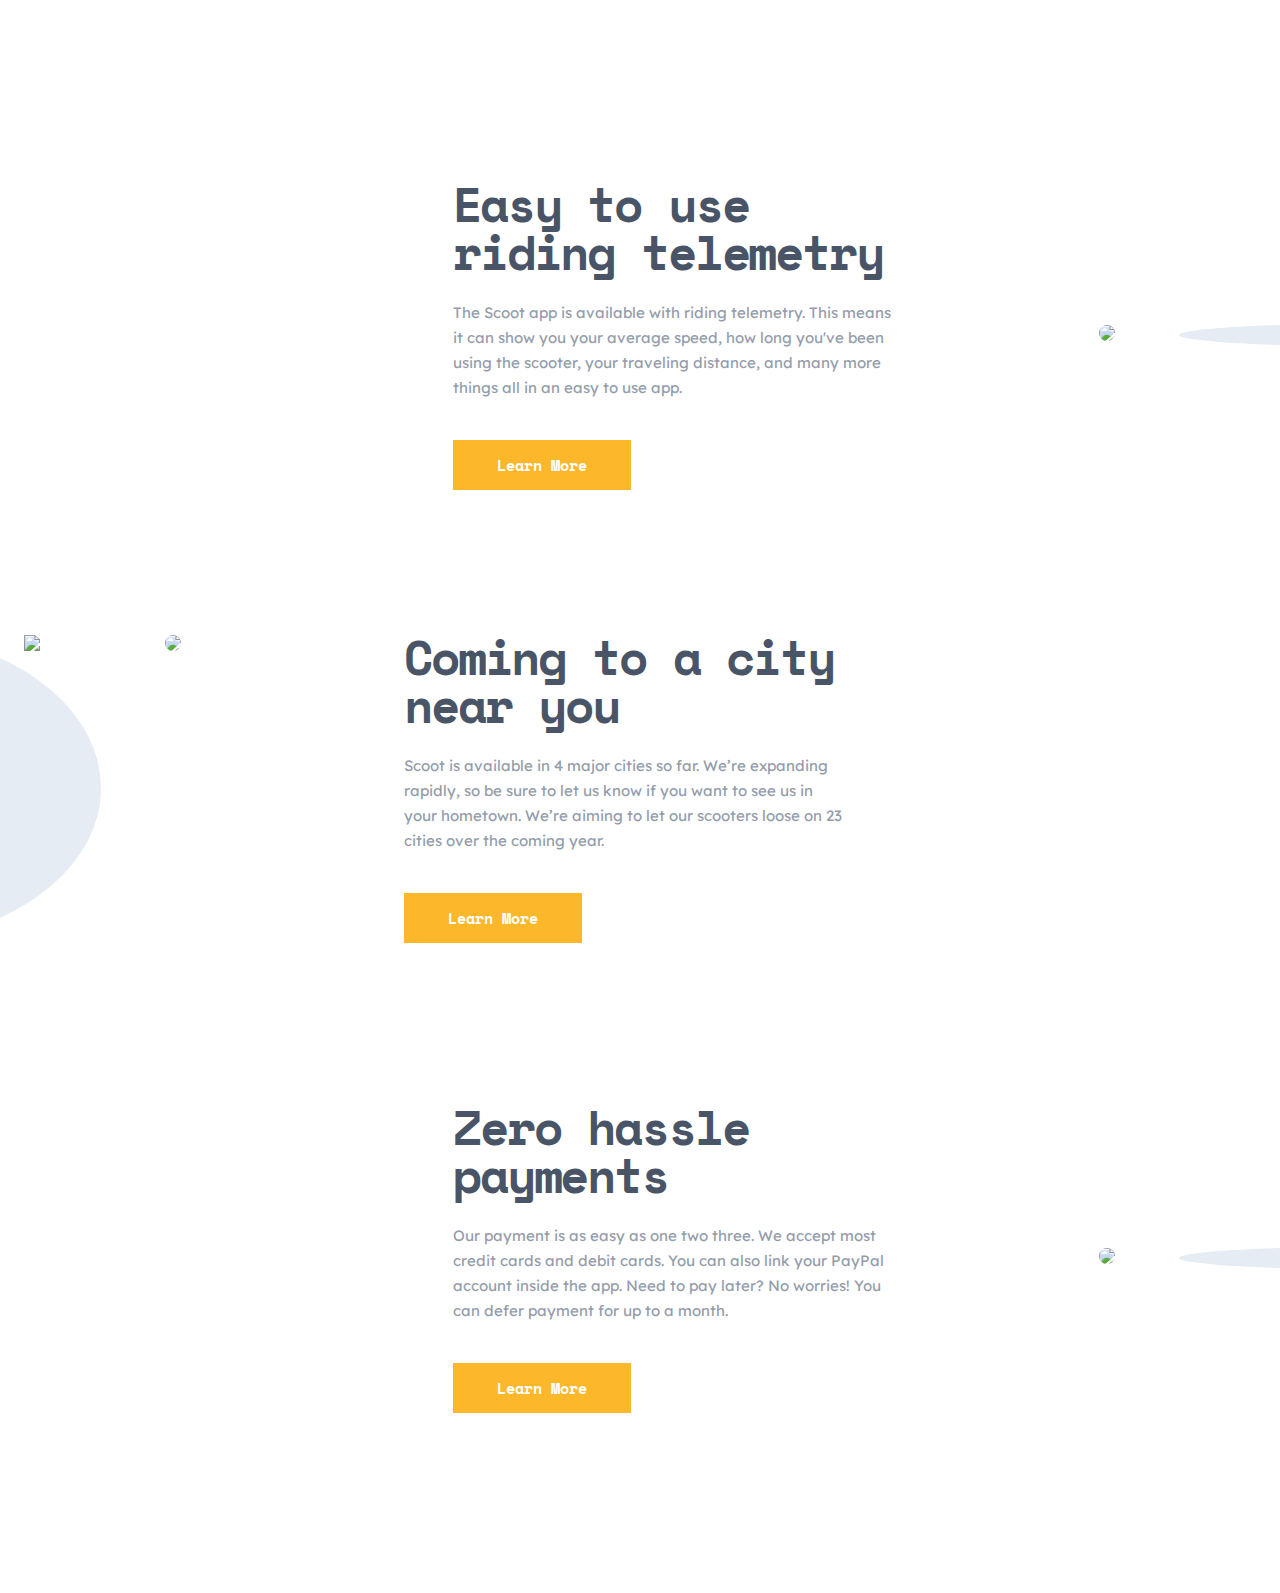
==== index.html @ 41a99fad "Add class" ====
<!DOCTYPE html>
<html lang="en">
  <head>
    <meta charset="UTF-8" />
    <meta http-equiv="X-UA-Compatible" content="IE=edge" />
    <meta name="viewport" content="width=device-width, initial-scale=1.0" />
    <link rel="stylesheet" href="./style.css" />
    <link rel="preconnect" href="https://fonts.googleapis.com" />
    <link rel="preconnect" href="https://fonts.gstatic.com" crossorigin />
    <link
      href="https://fonts.googleapis.com/css2?family=Poppins:ital,wght@0,400;0,600;0,700;0,800;1,400;1,600;1,700;1,800&family=Rubik:wght@400;500;600;700&family=Space+Mono:wght@400;700&display=swap"
      rel="stylesheet"
    />
    <link rel="preconnect" href="https://fonts.googleapis.com" />
    <link rel="preconnect" href="https://fonts.gstatic.com" crossorigin />
    <link
      href="https://fonts.googleapis.com/css2?family=Lexend+Deca:wght@400;500;600;700;800&family=Poppins:ital,wght@0,400;0,600;0,700;0,800;1,400;1,600;1,700;1,800&family=Rubik:wght@400;500;600;700&family=Space+Mono:wght@400;700&display=swap"
      rel="stylesheet"
    />

    <title>SCOOT Project</title>
  </head>
  <body>
    <!-- <div class="container"> -->
      <!-- sectiunea HERO -->

      <!---background si transbox sunt pentru filtru -->
      <!-- <div class="hero"> -->

        <!-- <div class="background"> -->
          <!-- <img src="./images/Rectangle.png"/> -->
          <!-- <div class="transbox"> -->
            <!-- <img src="./images/hero-img.png"/> -->
            <!-- <section class="hero-contents">
              <div class="left-side">
                <h1 class="main-header">Scooter sharing made simple</h1>
                
                <div class="text-line">
                  <img class="line" src="./images/linie-dr.png" />
                <p class="paragraph-text">
                  Scoot takes the hassle out of urban mobility. Our bikes are
                  placed in convenient locations in each of our cities. Use our
                  app to locate the nearest bike, unlock it with a tap, and
                  you’re away!
                </p>
              </div>
              <button class="primary-button">Get Scootin</button>
            </div>
            <div class="right-side">
              <img src="./images/linie-zig.png" />
              <img src="./images/circles.png" />
            </div>
          </div>
          </section>
        </div>
      </div> -->

      <!-- sectiunea how-it-works -->
      <!-- <section class="how-it-works">
        <div class="hiw-icons">
          <img src="./images/icon 1.png" class="step-img" />
          <img src="./images/icon 2.png" class="step-img" />
          <img src="./images/icon 3.png" class="step-img" />
        </div>
        <div class="hiw-3-cols">
          <div class="hiw-col-1">
            <h5 class="hiw-h5">Locate with app</h5>
            <p class="hiw-paragraph">
              Use the app to find the nearest scooter to you. We are
              continuously placing scooters in the areas with most demand, so
              one should never be too far away.
            </p>
          </div>
          <div class="hiw-col-2">
            <h5 class="hiw-h5">Pick your scooter</h5>
            <p class="hiw-paragraph">
              We show the most important info for the scooters closest to you.
              So you know how much charge they have left and can see roughly how
              much it will cost.
            </p>
          </div>
          <div class="hiw-col-3">
            <h5 class="hiw-h5">Enjoy the ride</h5>
            <p class="hiw-paragraph">
              Scan the QR code and the bike will unlock. Retract the cable lock,
              put on a helmet, and you’re off! Always lock bikes away from
              walkways and accessibility ramps.
            </p>
          </div>
        </div>
      </section>
    </div> -->
    
    <section>
      <div class="container-cele3sectiuni">
        <div class="section-1">
          <div class="left-column">
            <h2 class="header">Easy to use riding telemetry</h2>
            <p class="text">The Scoot app is available with riding telemetry. This means it can show you your average speed, how long you've been using the scooter, your traveling distance, and many more things all in an easy to use app.</p>
            <button class="button-cele3sectiuni">Learn More</button>
          </div>
          <div class="right-column">
            <div>
              <img class="picture" src="img/Picture.1.png"/>
            </div>
            <div class="round-picture"></div>
            <div class="arrow">
              <img class="arrow-1" src="img/Arrow.1.svg"/>
            </div>
          </div>
        </div>
        <div class="section-2"> 
          <div class="right-column reverse-right-column">
            <div class="round-picture reverse-round-picture"></div>
            <div>
              <img class="picture reverse-picture" src="img/Picture.2.png"/>
            </div>
            <div class="arrow reverce-arrow reverce-arrow">
              <img class="arrow-1 arrow-2" src="img/Arrow.2.svg"/>
            </div>
          </div>
          <div class="left-column mobile-left-column">
            <h2 class="header">Coming to a city near you</h2>
            <p class="text">Scoot is available in 4 major cities so far. We’re expanding rapidly, so be sure to let us know if you want to see us in your hometown. We’re aiming to let our scooters loose on 23 cities over the coming year.</p>
            <button class="button-cele3sectiuni">Learn More</button>
          </div>
        </div>
        <div class="section-1">
          <div class="left-column">
            <h2 class="header">Zero hassle payments</h2>
            <p class="text">Our payment is as easy as one two three. We accept most credit cards and debit cards. You can also link your PayPal account inside the app. Need to pay later? No worries! You can defer payment for up to a month.</p>
            <button class="button-cele3sectiuni">Learn More</button>
          </div>
          <div class="right-column">
            <div>
              <img class="picture" src="img/Picture.3.png"/>
            </div>
            <div class="round-picture"></div>
            <div class="arrow arrow-3">
              <img class="arrow-1" src="img/Arrow.1.svg"/>
            </div>
          </div>
        </div>
      </div>
    </section>
    <!-- Cand o s se faca pagina about o se mut sectiunea de mai jos -->
  </body>
</html>
---- style.css ----
* {
  font-family: "Space Mono", "Lexend Deca", sans-serif;
  padding: 0;
  margin: 0;
  box-sizing: border-box;
}

.transbox {
  /* background-image: url("./images/Rectangle.png"); */
  height: 650px;
  width: 1440px;
}
.hiw-icons {
  display: flex;
  justify-content: space-between;
  align-items: center;
  background-image: url(./images/border.png);
  margin-top: 178px;
  padding-left: 164px;
  width: 973px;
  height: 15px;
}
.hiw-3-cols {
  display: flex;
  flex-direction: row;
  justify-content: space-between;
  width: 1100px;
  gap: 30px;
  margin-top: 90px;
  margin-left: 160px;
}
.hiw-3-cols:nth-child(2) {
  gap: 20px;
}
.hiw-paragraph {
  font-family: "Lexend Deca";
  font-style: normal;
  font-weight: 400;
  font-size: 15px;
  line-height: 25px;
}
.hiw-h5 {
  font-family: "Space Mono";
  font-style: normal;
  font-weight: 700;
  font-size: 24px;
  line-height: 28px;
  letter-spacing: -1.07143px;
  color: #495567;
  margin-bottom: 30px;
}

 /* body > section {
  max-width: 1440px;
} */

.hero-contents {
  display: flex;
  flex-direction: row;
}
.primary-button {
  color: #fcb72b;
  background-color: transparent;
  border: 3px solid #fcb72b;
  padding: 14px 20px;
  cursor: pointer;
  width: 180px;
  font-size: 15px;
  line-height: 25px;
  font-weight: 700;
  text-align: center;
  margin-top: 20px;
}

.main-header {
  color: #fff;
  font-size: 3.5rem;
  font-style: Space Mono;
  font-weight: 700;
  line-height: 56px;
  letter-spacing: -2.5px;
  margin-left: 165px;
  margin-top: 120px;
  margin-bottom: 40px;
}
.paragraph-text {
  color: #fff;
  line-height: 25px;
  font-weight: 400;
  font-family: "Lexend Deca";
  font-style: normal;
  font-weight: 400;
}
.left-side {
  display: flex;
  flex-direction: column;
  width: 100%;
  align-items: center;
}
.text-line {
  display: flex;
  align-items: center;
  gap: 50px;
  margin-bottom: 20px;
}
.right-side {
  display: flex;
  align-items: flex-end;
  gap: 100px;
}
.background {
  background-image: url("./images/hero-img.png");
  background-position: center;
  background-size: cover;
  filter: drop-shadow(0px 4px 4px rgba(0, 0, 0, 0.25));
  position: relative;
}

.background:before {
  content: "";
  position: absolute;
  inset: 0;
  background-color: rgba(47, 59, 89, 0.75);
  z-index: -1;
}
/* Cele 3 sectiuni */
.header { 
  font-family: 'Space Mono', sans-serif;
  margin-bottom: 0;
  font-weight: 700;
  font-size: 48px;
  letter-spacing: -2.14286px;
  line-height: 48px;
  color: #495567;
}

.text {
  font-family: 'Lexend Deca', sans-serif;
  width: 445px;
  font-weight: 400;
  font-size: 15px;
  line-height: 25px;
  margin-top: 24px;
  margin-bottom: 40px;
  color: #939CAA;
}

.button-cele3sectiuni {
  font-family: 'Space Mono', sans-serif;
  font-size: 15px;
  font-weight: 700;
  text-align: center;
  color: #FFFFFF;
  border: none;
  background-color: #FCB72B;
  padding: 14px 44px;
  cursor: pointer;
}

.button-cele3sectiuni:hover {
  background-color: #FFFFFF;
  color: #FCB72B;
  border: 3px solid #FCB72B;
  padding: 11px 41px;
}

.container-cele3sectiuni {
  margin-top: 180px;
  margin-bottom: 180px;
  overflow: hidden;
}

.section-1 {
  display: flex;
  flex-direction: row;
  align-items: center;
  justify-content: end;
}

.left-column {
  max-width: 445px;
  margin-right: 76px;
}

.right-column  {
  display: flex;
  flex-direction: row;
  position: relative;
  margin-right: -344px;
}

.reverse-right-column {
  margin-right: 0;
  margin-left: -344px;
}

.picture {
  width: 445px;
  margin: 0 64px 0 125px;
  border-radius: 50%;
}

.reverse-picture {
  margin: 0 223px 0 64px;
}

.round-picture {
  background-color: #E5ECF4;
  border-radius: 50%;
  width: 445px;
}

.arrow {
  position: absolute;  
  bottom: 0;
  right: 327px;
}

.reverce-arrow {
  top: 0;
}

.arrow-1 {
  width: 735px;
}

.arrow-2 {
  padding-right: 37px;
}

.arrow-3 {
  top: 78px;
  left: 375px;
}

.section-2 { 
  display: flex;
  flex-direction: row;
  margin-top: 143px;
  margin-bottom: 160px;
}


@media screen and (max-width: 768px ) {
  /* Media Queries for tablet */
  .hero {
    width: 100vw;
  }
  .line {
    display: none;
  }
  .hero-contents {
    display: flex;
    flex-direction: column;
    align-items: center;
    justify-content: center;
  }
  .left-side {
    margin: 0 98px;
  }
/* Cele 3 sectiuni */
  .header {
    margin: 0 58px;
  }
  .text {
    margin: 40px 0;
    width: auto;
  }
  .section-1 {
    flex-direction: column-reverse;
  }

  .section-2 {
    margin-top: 128px;
    margin-bottom: 120px;
    flex-direction: column;
  }

  .left-column {
    max-width: 573px;
    margin-top: 64px;
    margin-right: 0;
    text-align: center;
  }

  .mobile-left-column {
    margin: 64px 98px 0;
  }

  .reverse-right-column {
    margin-right: auto;
  }

  .arrow-2 {
    padding-top: 17px;
    padding-right: 161px;
  }

  .arrow-3 {
    top: 73px;
    left: 375px;
  }
}
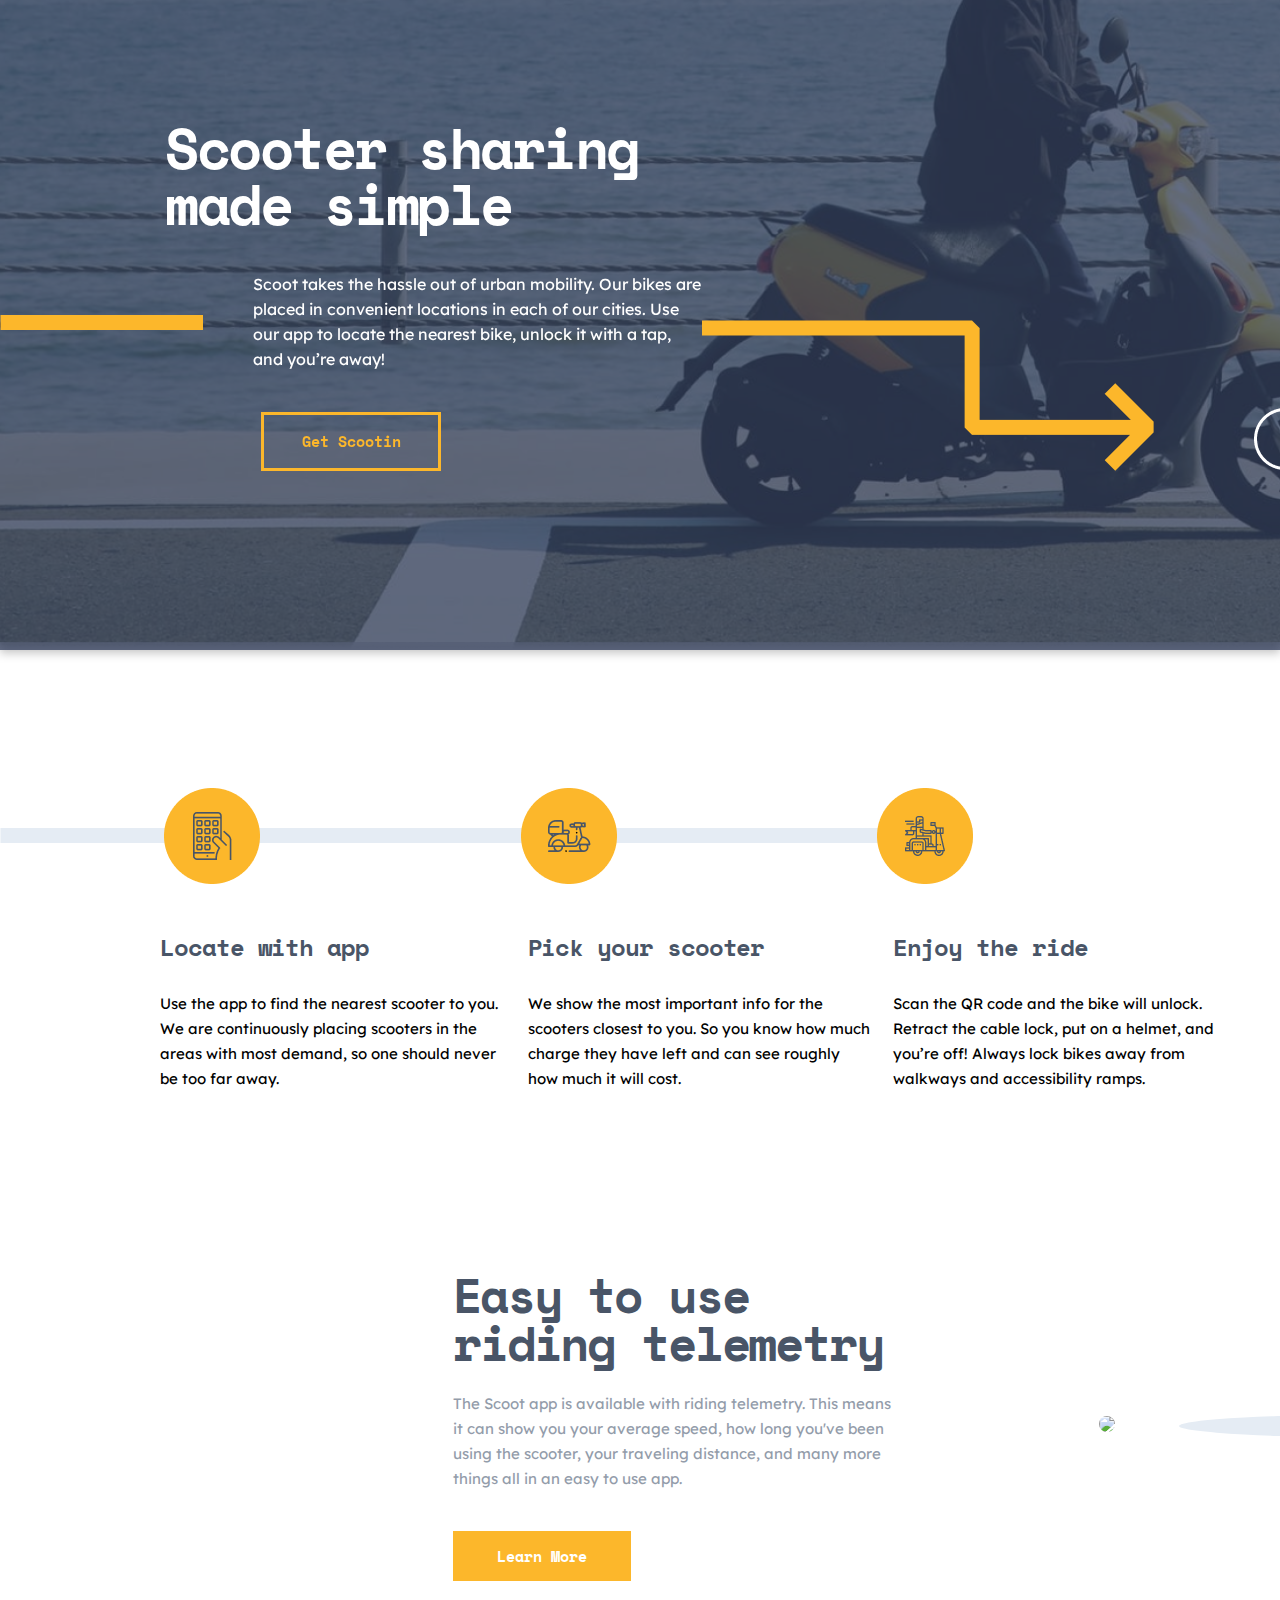
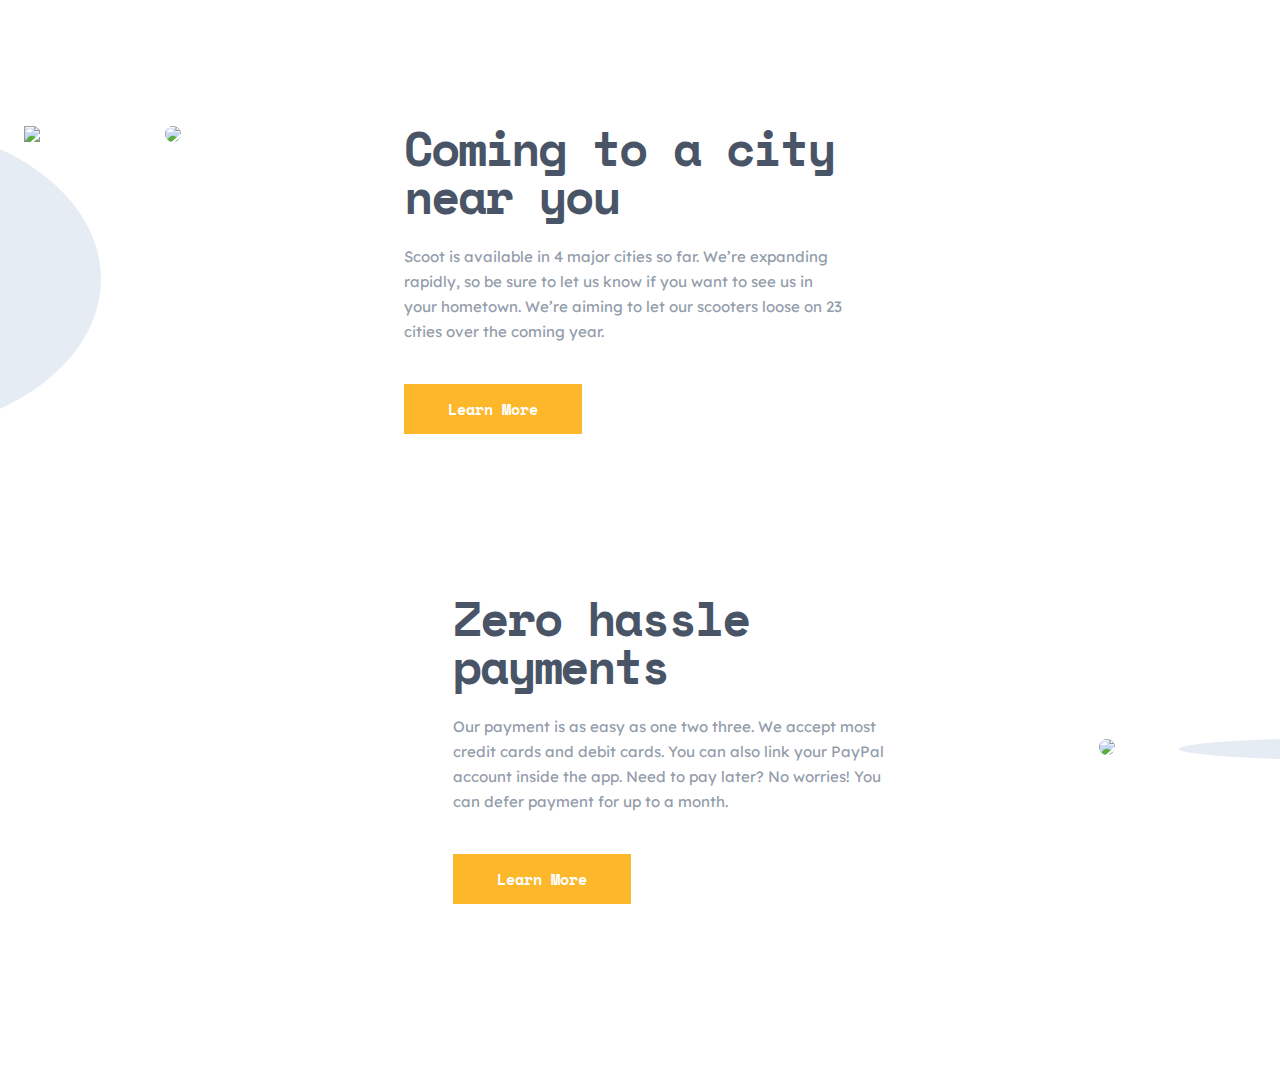
==== commit e55984c0: "fix typo" ====
--- a/index.html
+++ b/index.html
@@ -21,17 +21,17 @@
     <title>SCOOT Project</title>
   </head>
   <body>
-    <!-- <div class="container"> -->
+    <div class="container">
       <!-- sectiunea HERO -->
 
       <!---background si transbox sunt pentru filtru -->
-      <!-- <div class="hero"> -->
+      <div class="hero">
 
-        <!-- <div class="background"> -->
+        <div class="background">
           <!-- <img src="./images/Rectangle.png"/> -->
-          <!-- <div class="transbox"> -->
+          <div class="transbox">
             <!-- <img src="./images/hero-img.png"/> -->
-            <!-- <section class="hero-contents">
+            <section class="hero-contents">
               <div class="left-side">
                 <h1 class="main-header">Scooter sharing made simple</h1>
                 
@@ -53,10 +53,10 @@
           </div>
           </section>
         </div>
-      </div> -->
+      </div>
 
       <!-- sectiunea how-it-works -->
-      <!-- <section class="how-it-works">
+      <section class="how-it-works">
         <div class="hiw-icons">
           <img src="./images/icon 1.png" class="step-img" />
           <img src="./images/icon 2.png" class="step-img" />
@@ -89,8 +89,7 @@
           </div>
         </div>
       </section>
-    </div> -->
-    
+    </div>
     <section>
       <div class="container-cele3sectiuni">
         <div class="section-1">
@@ -143,6 +142,5 @@
         </div>
       </div>
     </section>
-    <!-- Cand o s se faca pagina about o se mut sectiunea de mai jos -->
   </body>
 </html>
--- a/style.css
+++ b/style.css
@@ -135,109 +135,109 @@
 }
 
 .text {
-  font-family: 'Lexend Deca', sans-serif;
-  width: 445px;
-  font-weight: 400;
-  font-size: 15px;
-  line-height: 25px;
-  margin-top: 24px;
-  margin-bottom: 40px;
-  color: #939CAA;
+    font-family: 'Lexend Deca', sans-serif;
+    width: 445px;
+    font-weight: 400;
+    font-size: 15px;
+    line-height: 25px;
+    margin-top: 24px;
+    margin-bottom: 40px;
+    color: #939CAA;
 }
 
 .button-cele3sectiuni {
-  font-family: 'Space Mono', sans-serif;
-  font-size: 15px;
-  font-weight: 700;
-  text-align: center;
-  color: #FFFFFF;
-  border: none;
-  background-color: #FCB72B;
-  padding: 14px 44px;
-  cursor: pointer;
+    font-family: 'Space Mono', sans-serif;
+    font-size: 15px;
+    font-weight: 700;
+    text-align: center;
+    color: #FFFFFF;
+    border: none;
+    background-color: #FCB72B;
+    padding: 14px 44px;
+    cursor: pointer;
 }
 
 .button-cele3sectiuni:hover {
-  background-color: #FFFFFF;
-  color: #FCB72B;
-  border: 3px solid #FCB72B;
-  padding: 11px 41px;
+    background-color: #FFFFFF;
+    color: #FCB72B;
+    border: 3px solid #FCB72B;
+    padding: 11px 41px;
 }
 
 .container-cele3sectiuni {
-  margin-top: 180px;
-  margin-bottom: 180px;
-  overflow: hidden;
+    margin-top: 180px;
+    margin-bottom: 180px;
+    overflow: hidden;
 }
 
 .section-1 {
-  display: flex;
-  flex-direction: row;
-  align-items: center;
-  justify-content: end;
+    display: flex;
+    flex-direction: row;
+    align-items: center;
+    justify-content: end;
 }
 
 .left-column {
-  max-width: 445px;
-  margin-right: 76px;
+    max-width: 445px;
+    margin-right: 76px;
 }
 
 .right-column  {
-  display: flex;
-  flex-direction: row;
-  position: relative;
-  margin-right: -344px;
+    display: flex;
+    flex-direction: row;
+    position: relative;
+    margin-right: -344px;
 }
 
 .reverse-right-column {
-  margin-right: 0;
-  margin-left: -344px;
+    margin-right: 0;
+    margin-left: -344px;
 }
 
 .picture {
-  width: 445px;
-  margin: 0 64px 0 125px;
-  border-radius: 50%;
+    width: 445px;
+    margin: 0 64px 0 125px;
+    border-radius: 50%;
 }
 
 .reverse-picture {
-  margin: 0 223px 0 64px;
+    margin: 0 223px 0 64px;
 }
 
 .round-picture {
-  background-color: #E5ECF4;
-  border-radius: 50%;
-  width: 445px;
+    background-color: #E5ECF4;
+    border-radius: 50%;
+    width: 445px;
 }
 
 .arrow {
-  position: absolute;  
-  bottom: 0;
-  right: 327px;
+    position: absolute;  
+    bottom: 0;
+    right: 327px;
 }
 
 .reverce-arrow {
-  top: 0;
+    top: 0;
 }
 
 .arrow-1 {
-  width: 735px;
+    width: 735px;
 }
 
 .arrow-2 {
-  padding-right: 37px;
+    padding-right: 37px;
 }
 
 .arrow-3 {
-  top: 78px;
-  left: 375px;
+top: 78px;
+left: 375px;
 }
 
 .section-2 { 
-  display: flex;
-  flex-direction: row;
-  margin-top: 143px;
-  margin-bottom: 160px;
+    display: flex;
+    flex-direction: row;
+    margin-top: 143px;
+    margin-bottom: 160px;
 }
 
 
@@ -259,49 +259,49 @@
     margin: 0 98px;
   }
 /* Cele 3 sectiuni */
-  .header {
-    margin: 0 58px;
-  }
-  .text {
-    margin: 40px 0;
-    width: auto;
-  }
-  .section-1 {
-    flex-direction: column-reverse;
-  }
-
-  .section-2 {
-    margin-top: 128px;
-    margin-bottom: 120px;
-    flex-direction: column;
-  }
-
-  .left-column {
-    max-width: 573px;
-    margin-top: 64px;
-    margin-right: 0;
-    text-align: center;
-  }
-
-  .mobile-left-column {
-    margin: 64px 98px 0;
-  }
-
-  .reverse-right-column {
-    margin-right: auto;
-  }
-
-  .arrow-2 {
-    padding-top: 17px;
-    padding-right: 161px;
-  }
-
-  .arrow-3 {
-    top: 73px;
-    left: 375px;
-  }
-}
-
-
-
-
+    h2 {
+        margin: 0 58px;
+    }
+    p{
+        margin: 40px 0;
+        width: auto;
+    }
+    .section-1 {
+        flex-direction: column-reverse;
+    }
+
+    .section-2 {
+        margin-top: 128px;
+        margin-bottom: 120px;
+        flex-direction: column;
+    }
+
+    .left-column {
+        max-width: 573px;
+        margin-top: 64px;
+        margin-right: 0;
+        text-align: center;
+    }
+
+    .mobile-left-column {
+        margin: 64px 98px 0;
+    }
+
+    .reverse-right-column {
+        margin-right: auto;
+    }
+
+    .arrow-2 {
+        padding-top: 17px;
+        padding-right: 161px;
+    }
+
+    .arrow-3 {
+        top: 73px;
+        left: 375px;
+    }
+}
+
+
+
+
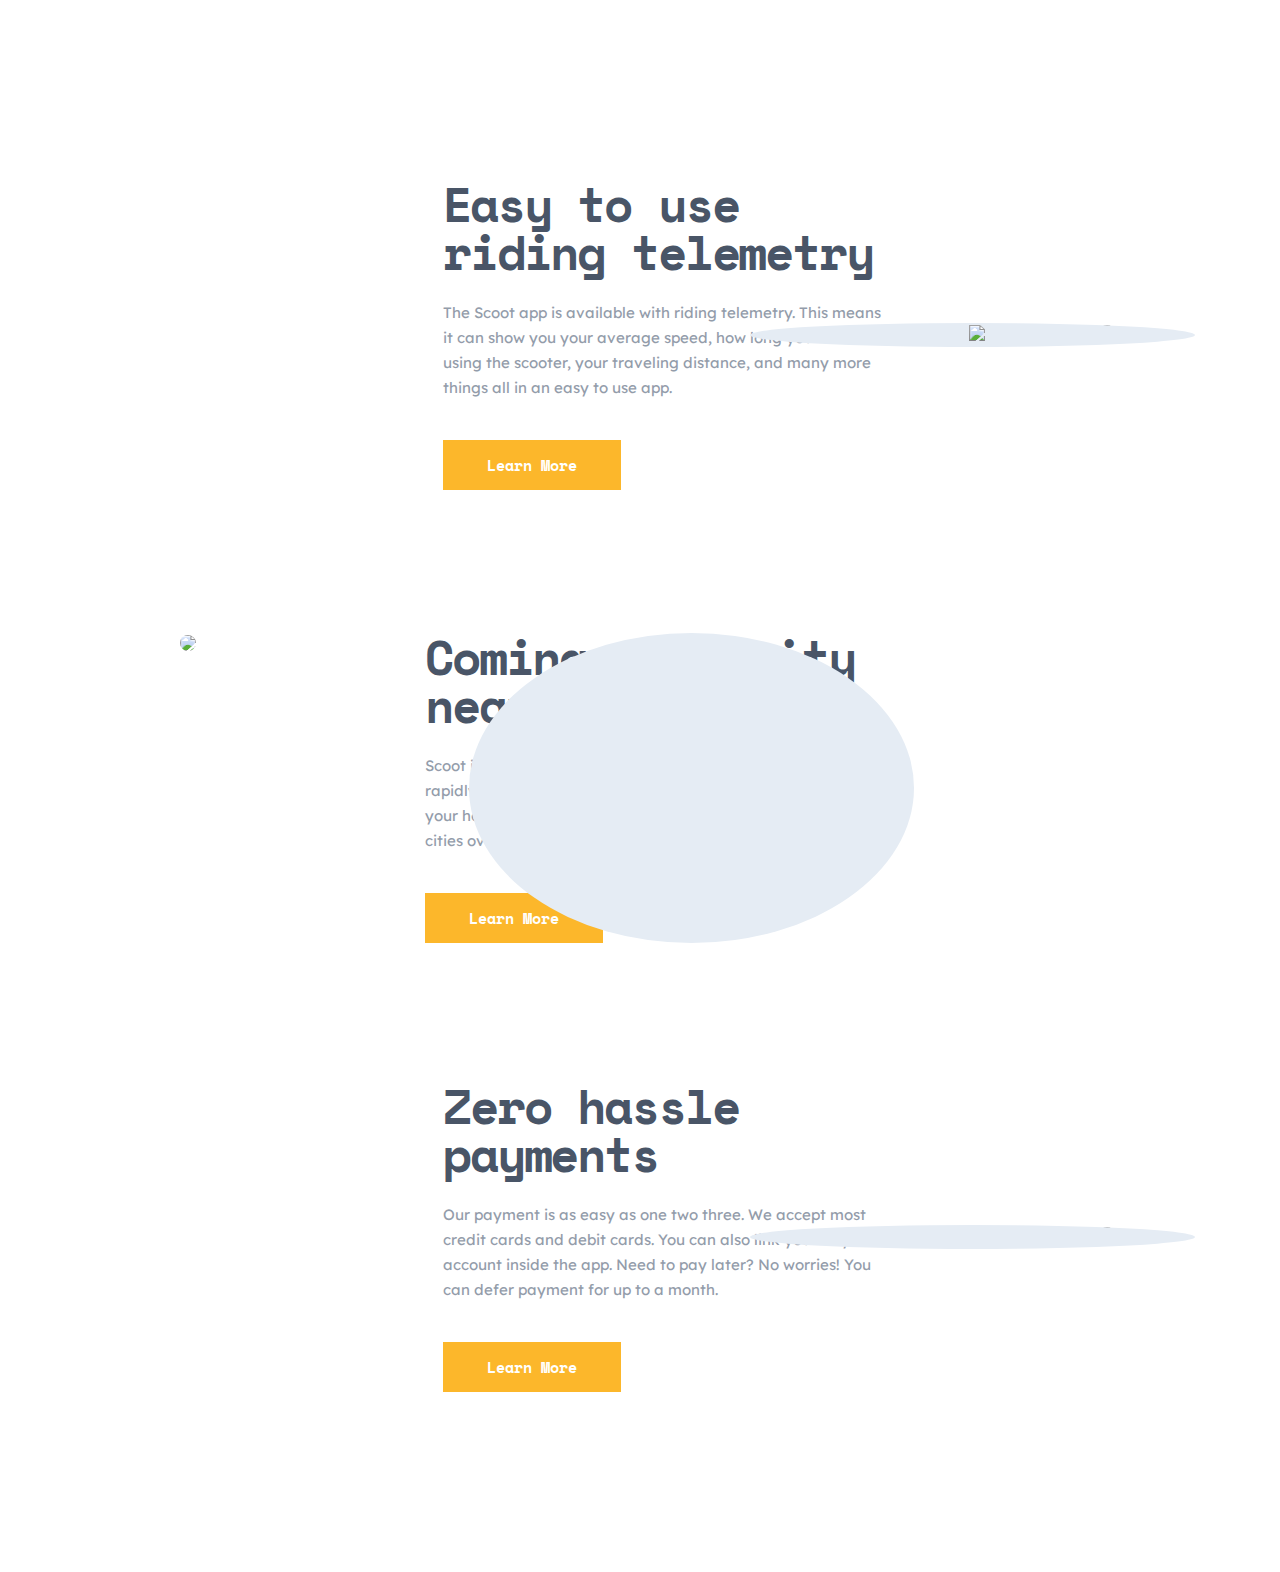
==== commit 1fa59268: "fix cele-3-sectiuni varianta desktop si tableta" ====
--- a/index.html
+++ b/index.html
@@ -21,17 +21,17 @@
     <title>SCOOT Project</title>
   </head>
   <body>
-    <div class="container">
+    <!-- <div class="container"> -->
       <!-- sectiunea HERO -->
 
       <!---background si transbox sunt pentru filtru -->
-      <div class="hero">
+      <!-- <div class="hero"> -->
 
-        <div class="background">
+        <!-- <div class="background"> -->
           <!-- <img src="./images/Rectangle.png"/> -->
-          <div class="transbox">
+          <!-- <div class="transbox"> -->
             <!-- <img src="./images/hero-img.png"/> -->
-            <section class="hero-contents">
+            <!-- <section class="hero-contents">
               <div class="left-side">
                 <h1 class="main-header">Scooter sharing made simple</h1>
                 
@@ -53,10 +53,10 @@
           </div>
           </section>
         </div>
-      </div>
+      </div> -->
 
       <!-- sectiunea how-it-works -->
-      <section class="how-it-works">
+      <!-- <section class="how-it-works">
         <div class="hiw-icons">
           <img src="./images/icon 1.png" class="step-img" />
           <img src="./images/icon 2.png" class="step-img" />
@@ -89,7 +89,8 @@
           </div>
         </div>
       </section>
-    </div>
+    </div> -->
+    
     <section>
       <div class="container-cele3sectiuni">
         <div class="section-1">
@@ -99,22 +100,22 @@
             <button class="button-cele3sectiuni">Learn More</button>
           </div>
           <div class="right-column">
-            <div>
+            <div class="image-wrapper">
               <img class="picture" src="img/Picture.1.png"/>
-            </div>
-            <div class="round-picture"></div>
-            <div class="arrow">
-              <img class="arrow-1" src="img/Arrow.1.svg"/>
+              <div class="round-picture"></div>
+              <div class="arrow">
+                <img class="arrow-1" src="img/Arrow.1.svg"/>
+              </div>
             </div>
           </div>
         </div>
         <div class="section-2"> 
           <div class="right-column reverse-right-column">
             <div class="round-picture reverse-round-picture"></div>
-            <div>
+            <div class="reverse-image-wrapper">
               <img class="picture reverse-picture" src="img/Picture.2.png"/>
             </div>
-            <div class="arrow reverce-arrow reverce-arrow">
+            <div class="arrow reverce-arrow">
               <img class="arrow-1 arrow-2" src="img/Arrow.2.svg"/>
             </div>
           </div>
@@ -131,16 +132,17 @@
             <button class="button-cele3sectiuni">Learn More</button>
           </div>
           <div class="right-column">
-            <div>
+            <div class="image-wrapper">
               <img class="picture" src="img/Picture.3.png"/>
-            </div>
-            <div class="round-picture"></div>
-            <div class="arrow arrow-3">
-              <img class="arrow-1" src="img/Arrow.1.svg"/>
+              <div class="round-picture"></div>
+              <div class="arrow arrow-3">
+                <img class="arrow-1" src="img/Arrow.1.svg"/>
+              </div>
             </div>
           </div>
         </div>
       </div>
     </section>
+    <!-- Cand o s se faca pagina about o se mut sectiunea de mai jos -->
   </body>
 </html>
--- a/style.css
+++ b/style.css
@@ -135,109 +135,119 @@
 }
 
 .text {
-    font-family: 'Lexend Deca', sans-serif;
-    width: 445px;
-    font-weight: 400;
-    font-size: 15px;
-    line-height: 25px;
-    margin-top: 24px;
-    margin-bottom: 40px;
-    color: #939CAA;
+  font-family: 'Lexend Deca', sans-serif;
+  width: 445px;
+  font-weight: 400;
+  font-size: 15px;
+  line-height: 25px;
+  margin-top: 24px;
+  margin-bottom: 40px;
+  color: #939CAA;
 }
 
 .button-cele3sectiuni {
-    font-family: 'Space Mono', sans-serif;
-    font-size: 15px;
-    font-weight: 700;
-    text-align: center;
-    color: #FFFFFF;
-    border: none;
-    background-color: #FCB72B;
-    padding: 14px 44px;
-    cursor: pointer;
+  font-family: 'Space Mono', sans-serif;
+  font-size: 15px;
+  font-weight: 700;
+  text-align: center;
+  color: #FFFFFF;
+  border: none;
+  background-color: #FCB72B;
+  padding: 14px 44px;
+  cursor: pointer;
 }
 
 .button-cele3sectiuni:hover {
-    background-color: #FFFFFF;
-    color: #FCB72B;
-    border: 3px solid #FCB72B;
-    padding: 11px 41px;
+  background-color: #FFFFFF;
+  color: #FCB72B;
+  border: 3px solid #FCB72B;
+  padding: 11px 41px;
 }
 
 .container-cele3sectiuni {
-    margin-top: 180px;
-    margin-bottom: 180px;
-    overflow: hidden;
+  margin-top: 180px;
+  margin-bottom: 180px;
+  overflow: hidden;
 }
 
 .section-1 {
-    display: flex;
-    flex-direction: row;
-    align-items: center;
-    justify-content: end;
+  display: flex;
+  flex-direction: row;
+  align-items: center;
+  justify-content: end;
 }
 
 .left-column {
-    max-width: 445px;
-    margin-right: 76px;
+  max-width: 445px;
+  margin-right: 76px;
 }
 
 .right-column  {
-    display: flex;
-    flex-direction: row;
-    position: relative;
-    margin-right: -344px;
+  display: flex;
+  flex-direction: row;
+  position: relative;
+  padding: 0 165px 0 135px;
+}
+
+.image-wrapper {
+  position: relative;
 }
 
 .reverse-right-column {
-    margin-right: 0;
-    margin-left: -344px;
+  padding: 0 229px 0 180px;
 }
 
 .picture {
-    width: 445px;
-    margin: 0 64px 0 125px;
-    border-radius: 50%;
-}
-
-.reverse-picture {
-    margin: 0 223px 0 64px;
+  width: 445px;
+  border-radius: 50%;
 }
 
 .round-picture {
-    background-color: #E5ECF4;
-    border-radius: 50%;
-    width: 445px;
+  position: absolute;
+  height: 100%;
+  top: 0;
+  right: calc(-100% - 64px);
+  background-color: #E5ECF4;
+  border-radius: 50%;
+  width: 445px;
+}
+
+.reverce-round-picture {
+  left: -344px ;
 }
 
 .arrow {
-    position: absolute;  
-    bottom: 0;
-    right: 327px;
+  position: absolute;  
+  bottom: 0;
+  left: -130px;
+  max-width: 740px;
+  width: calc(100% + 130px +165px);
 }
 
 .reverce-arrow {
-    top: 0;
-}
-
-.arrow-1 {
-    width: 735px;
-}
-
-.arrow-2 {
-    padding-right: 37px;
-}
+  top: 0;
+  right: 480px;
+  left: auto;
+}
+
+/* .arrow-1 {
+  width: 100%;
+} */
+
+/* .arrow-2 {
+  width: 100%;
+} */
 
 .arrow-3 {
-top: 78px;
-left: 375px;
+  top: 78px;
+  left: 250px;
 }
 
 .section-2 { 
-    display: flex;
-    flex-direction: row;
-    margin-top: 143px;
-    margin-bottom: 160px;
+  display: flex;
+  flex-direction: row;
+  margin-top: 143px;
+  margin-bottom: 139px;
 }
 
 
@@ -259,49 +269,52 @@
     margin: 0 98px;
   }
 /* Cele 3 sectiuni */
-    h2 {
-        margin: 0 58px;
-    }
-    p{
-        margin: 40px 0;
-        width: auto;
-    }
-    .section-1 {
-        flex-direction: column-reverse;
-    }
-
-    .section-2 {
-        margin-top: 128px;
-        margin-bottom: 120px;
-        flex-direction: column;
-    }
-
-    .left-column {
-        max-width: 573px;
-        margin-top: 64px;
-        margin-right: 0;
-        text-align: center;
-    }
-
-    .mobile-left-column {
-        margin: 64px 98px 0;
-    }
-
-    .reverse-right-column {
-        margin-right: auto;
-    }
-
-    .arrow-2 {
-        padding-top: 17px;
-        padding-right: 161px;
-    }
-
-    .arrow-3 {
-        top: 73px;
-        left: 375px;
-    }
-}
-
-
-
-
+  .header {
+    margin: 0 58px;
+  }
+  .text {
+    margin: 40px 0;
+    width: auto;
+  }
+  .section-1 {
+    flex-direction: column-reverse;
+  }
+
+  .section-2 {
+    margin-top: 128px;
+    margin-bottom: 120px;
+    flex-direction: column;
+  }
+
+  .right-column {
+    padding: 0;
+    justify-content: center;
+  }
+
+  .left-column {
+    max-width: 573px;
+    margin-top: 64px;
+    margin-right: 0;
+    text-align: center;
+  }
+
+  .mobile-left-column {
+    margin: 64px 98px 0;
+  }
+
+  /* .reverse-right-column {
+    margin-right: auto;
+  } */
+
+  .reverce-arrow {
+    right: 420px;
+  }
+
+  .arrow-3 {
+    top: 73px;
+  }
+}
+
+
+
+
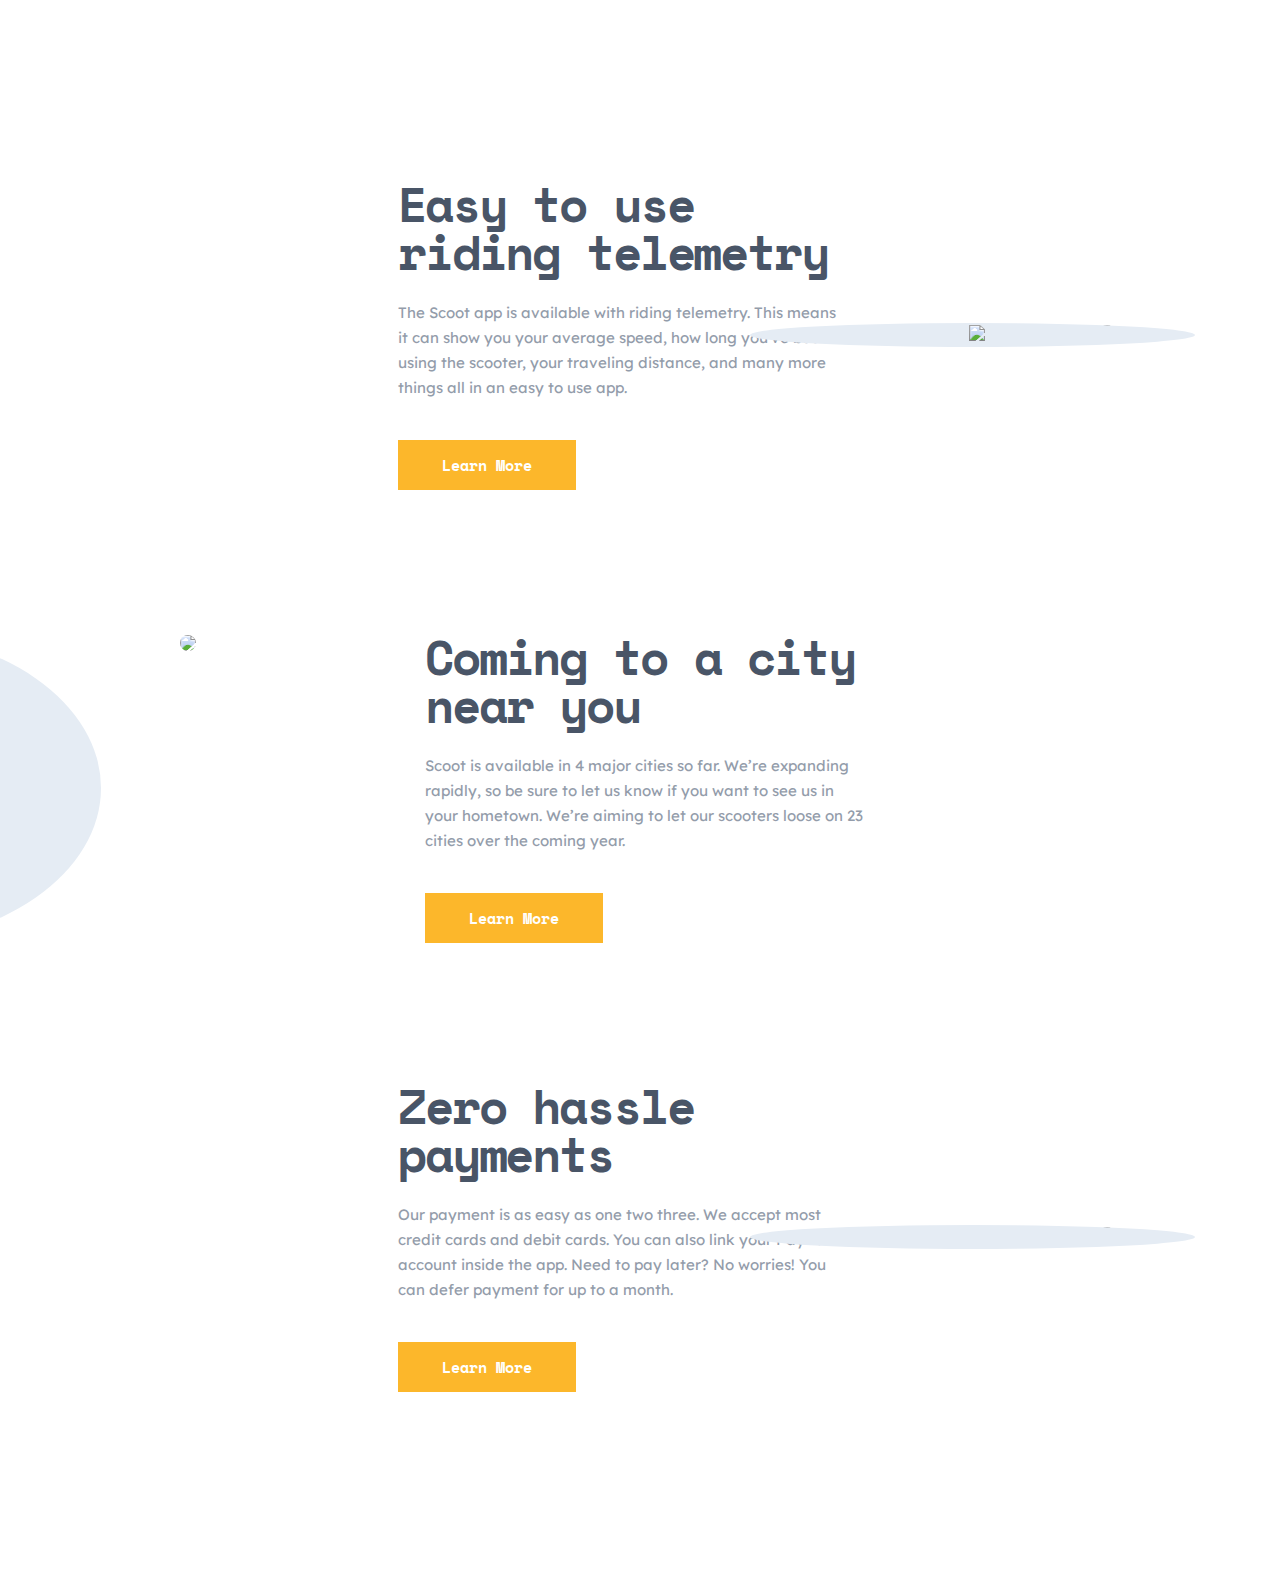
==== commit 28f552a3: "fix versiune desktop si tableta" ====
--- a/index.html
+++ b/index.html
@@ -115,7 +115,7 @@
             <div class="reverse-image-wrapper">
               <img class="picture reverse-picture" src="img/Picture.2.png"/>
             </div>
-            <div class="arrow reverce-arrow">
+            <div class="arrow reverse-arrow">
               <img class="arrow-1 arrow-2" src="img/Arrow.2.svg"/>
             </div>
           </div>
@@ -135,9 +135,9 @@
             <div class="image-wrapper">
               <img class="picture" src="img/Picture.3.png"/>
               <div class="round-picture"></div>
-              <div class="arrow arrow-3">
-                <img class="arrow-1" src="img/Arrow.1.svg"/>
-              </div>
+            <div class="arrow arrow-3">
+              <img class="arrow-1" src="img/Arrow.1.svg"/>
+            </div>
             </div>
           </div>
         </div>
--- a/style.css
+++ b/style.css
@@ -186,15 +186,15 @@
   display: flex;
   flex-direction: row;
   position: relative;
-  padding: 0 165px 0 135px;
+  padding: 0 165px 0 180px;
+}
+
+.reverse-right-column {
+  padding: 0 229px 0 180px;
 }
 
 .image-wrapper {
   position: relative;
-}
-
-.reverse-right-column {
-  padding: 0 229px 0 180px;
 }
 
 .picture {
@@ -212,8 +212,8 @@
   width: 445px;
 }
 
-.reverce-round-picture {
-  left: -344px ;
+.reverse-round-picture {
+  left: -344px;
 }
 
 .arrow {
@@ -221,22 +221,14 @@
   bottom: 0;
   left: -130px;
   max-width: 740px;
-  width: calc(100% + 130px +165px);
-}
-
-.reverce-arrow {
+  width: calc(100% +130px + 165px);
+}
+
+.reverse-arrow {
   top: 0;
   right: 480px;
   left: auto;
 }
-
-/* .arrow-1 {
-  width: 100%;
-} */
-
-/* .arrow-2 {
-  width: 100%;
-} */
 
 .arrow-3 {
   top: 78px;
@@ -302,11 +294,7 @@
     margin: 64px 98px 0;
   }
 
-  /* .reverse-right-column {
-    margin-right: auto;
-  } */
-
-  .reverce-arrow {
+  .reverse-arrow {
     right: 420px;
   }
 
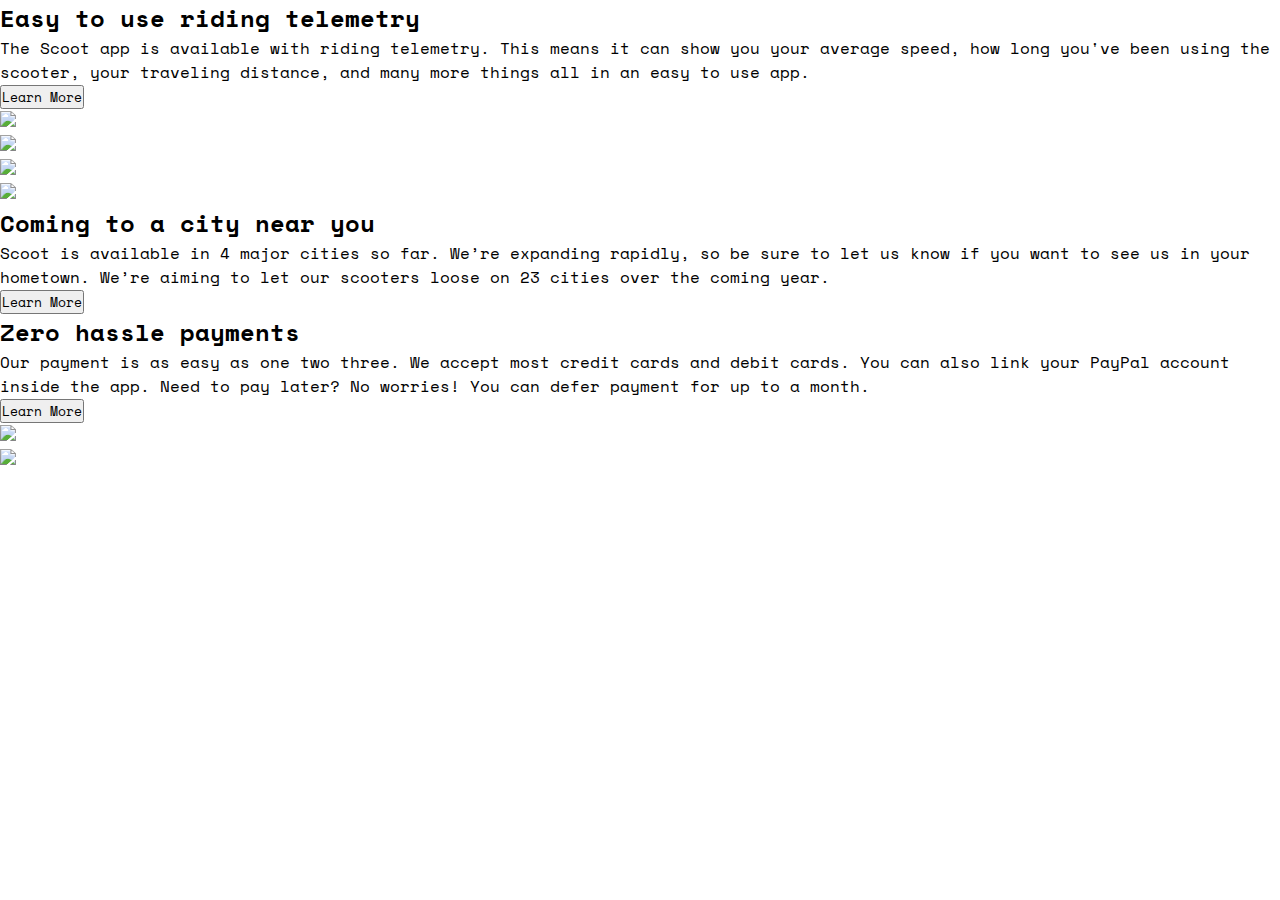
==== commit 465bdf42: "comit test" ====
--- a/index.html
+++ b/index.html
@@ -90,7 +90,7 @@
         </div>
       </section>
     </div> -->
-    
+    <!-- test -->
     <section>
       <div class="container-cele3sectiuni">
         <div class="section-1">
--- a/style.css
+++ b/style.css
@@ -3,6 +3,95 @@
   padding: 0;
   margin: 0;
   box-sizing: border-box;
+}
+
+/* body > section {
+  max-width: 1440px;
+} */
+.container {
+  width: 90rem;
+}
+/* html,
+body {
+  max-width: 100%;
+  /* overflow-x: hidden;
+} */
+
+.hero-contents {
+  display: flex;
+  flex-direction: row;
+}
+.primary-button:hover {
+  color: #fcb72b;
+  background-color: transparent;
+}
+.primary-button {
+  background-color: #fcb72b;
+  color: white;
+  border: 3px solid #fcb72b;
+  padding: 14px 20px;
+  cursor: pointer;
+  width: 180px;
+  font-size: 15px;
+  line-height: 25px;
+  font-weight: 700;
+}
+.hero .primary-button {
+  text-align: center;
+  margin-top: 20px;
+}
+
+.main-header {
+  color: #fff;
+  font-size: 3.5rem;
+  font-style: "Space Mono";
+  font-weight: 700;
+  line-height: 56px;
+  letter-spacing: -2.5px;
+  margin-left: 200px;
+  margin-top: 120px;
+  margin-bottom: 40px;
+}
+.paragraph-text {
+  color: #fff;
+  line-height: 25px;
+  font-weight: 400;
+  font-family: "Lexend Deca";
+  font-style: normal;
+  font-weight: 400;
+}
+.left-side {
+  display: flex;
+  flex-direction: column;
+  width: 100%;
+  align-items: center;
+}
+.text-line {
+  display: flex;
+  flex-direction: row;
+  align-items: center;
+  gap: 50px;
+  margin-bottom: 20px;
+}
+.right-side {
+  display: flex;
+  align-items: flex-end;
+  gap: 100px;
+}
+.background {
+  background-image: url("./images/hero-img.png");
+  background-position: center;
+  background-size: cover;
+  filter: drop-shadow(0px 4px 4px rgba(0, 0, 0, 0.25));
+  position: relative;
+}
+
+.background:before {
+  content: "";
+  position: absolute;
+  inset: 0;
+  background-color: rgba(47, 59, 89, 0.75);
+  z-index: -1;
 }
 
 .transbox {
@@ -14,7 +103,8 @@
   display: flex;
   justify-content: space-between;
   align-items: center;
-  background-image: url(./images/border.png);
+  border: 15px solid #e5ecf4;
+  /* background-image: url(./images/border.png); */
   margin-top: 178px;
   padding-left: 164px;
   width: 973px;
@@ -50,201 +140,8 @@
   margin-bottom: 30px;
 }
 
- /* body > section {
-  max-width: 1440px;
-} */
-
-.hero-contents {
-  display: flex;
-  flex-direction: row;
-}
-.primary-button {
-  color: #fcb72b;
-  background-color: transparent;
-  border: 3px solid #fcb72b;
-  padding: 14px 20px;
-  cursor: pointer;
-  width: 180px;
-  font-size: 15px;
-  line-height: 25px;
-  font-weight: 700;
-  text-align: center;
-  margin-top: 20px;
-}
-
-.main-header {
-  color: #fff;
-  font-size: 3.5rem;
-  font-style: Space Mono;
-  font-weight: 700;
-  line-height: 56px;
-  letter-spacing: -2.5px;
-  margin-left: 165px;
-  margin-top: 120px;
-  margin-bottom: 40px;
-}
-.paragraph-text {
-  color: #fff;
-  line-height: 25px;
-  font-weight: 400;
-  font-family: "Lexend Deca";
-  font-style: normal;
-  font-weight: 400;
-}
-.left-side {
-  display: flex;
-  flex-direction: column;
-  width: 100%;
-  align-items: center;
-}
-.text-line {
-  display: flex;
-  align-items: center;
-  gap: 50px;
-  margin-bottom: 20px;
-}
-.right-side {
-  display: flex;
-  align-items: flex-end;
-  gap: 100px;
-}
-.background {
-  background-image: url("./images/hero-img.png");
-  background-position: center;
-  background-size: cover;
-  filter: drop-shadow(0px 4px 4px rgba(0, 0, 0, 0.25));
-  position: relative;
-}
-
-.background:before {
-  content: "";
-  position: absolute;
-  inset: 0;
-  background-color: rgba(47, 59, 89, 0.75);
-  z-index: -1;
-}
-/* Cele 3 sectiuni */
-.header { 
-  font-family: 'Space Mono', sans-serif;
-  margin-bottom: 0;
-  font-weight: 700;
-  font-size: 48px;
-  letter-spacing: -2.14286px;
-  line-height: 48px;
-  color: #495567;
-}
-
-.text {
-  font-family: 'Lexend Deca', sans-serif;
-  width: 445px;
-  font-weight: 400;
-  font-size: 15px;
-  line-height: 25px;
-  margin-top: 24px;
-  margin-bottom: 40px;
-  color: #939CAA;
-}
-
-.button-cele3sectiuni {
-  font-family: 'Space Mono', sans-serif;
-  font-size: 15px;
-  font-weight: 700;
-  text-align: center;
-  color: #FFFFFF;
-  border: none;
-  background-color: #FCB72B;
-  padding: 14px 44px;
-  cursor: pointer;
-}
-
-.button-cele3sectiuni:hover {
-  background-color: #FFFFFF;
-  color: #FCB72B;
-  border: 3px solid #FCB72B;
-  padding: 11px 41px;
-}
-
-.container-cele3sectiuni {
-  margin-top: 180px;
-  margin-bottom: 180px;
-  overflow: hidden;
-}
-
-.section-1 {
-  display: flex;
-  flex-direction: row;
-  align-items: center;
-  justify-content: end;
-}
-
-.left-column {
-  max-width: 445px;
-  margin-right: 76px;
-}
-
-.right-column  {
-  display: flex;
-  flex-direction: row;
-  position: relative;
-  padding: 0 165px 0 180px;
-}
-
-.reverse-right-column {
-  padding: 0 229px 0 180px;
-}
-
-.image-wrapper {
-  position: relative;
-}
-
-.picture {
-  width: 445px;
-  border-radius: 50%;
-}
-
-.round-picture {
-  position: absolute;
-  height: 100%;
-  top: 0;
-  right: calc(-100% - 64px);
-  background-color: #E5ECF4;
-  border-radius: 50%;
-  width: 445px;
-}
-
-.reverse-round-picture {
-  left: -344px;
-}
-
-.arrow {
-  position: absolute;  
-  bottom: 0;
-  left: -130px;
-  max-width: 740px;
-  width: calc(100% +130px + 165px);
-}
-
-.reverse-arrow {
-  top: 0;
-  right: 480px;
-  left: auto;
-}
-
-.arrow-3 {
-  top: 78px;
-  left: 250px;
-}
-
-.section-2 { 
-  display: flex;
-  flex-direction: row;
-  margin-top: 143px;
-  margin-bottom: 139px;
-}
-
-
-@media screen and (max-width: 768px ) {
-  /* Media Queries for tablet */
+/* Media Queries for tablet */
+@media only screen and (max-width: 768px) {
   .hero {
     width: 100vw;
   }
@@ -260,49 +157,4 @@
   .left-side {
     margin: 0 98px;
   }
-/* Cele 3 sectiuni */
-  .header {
-    margin: 0 58px;
-  }
-  .text {
-    margin: 40px 0;
-    width: auto;
-  }
-  .section-1 {
-    flex-direction: column-reverse;
-  }
-
-  .section-2 {
-    margin-top: 128px;
-    margin-bottom: 120px;
-    flex-direction: column;
-  }
-
-  .right-column {
-    padding: 0;
-    justify-content: center;
-  }
-
-  .left-column {
-    max-width: 573px;
-    margin-top: 64px;
-    margin-right: 0;
-    text-align: center;
-  }
-
-  .mobile-left-column {
-    margin: 64px 98px 0;
-  }
-
-  .reverse-arrow {
-    right: 420px;
-  }
-
-  .arrow-3 {
-    top: 73px;
-  }
 }
-
-
-
-
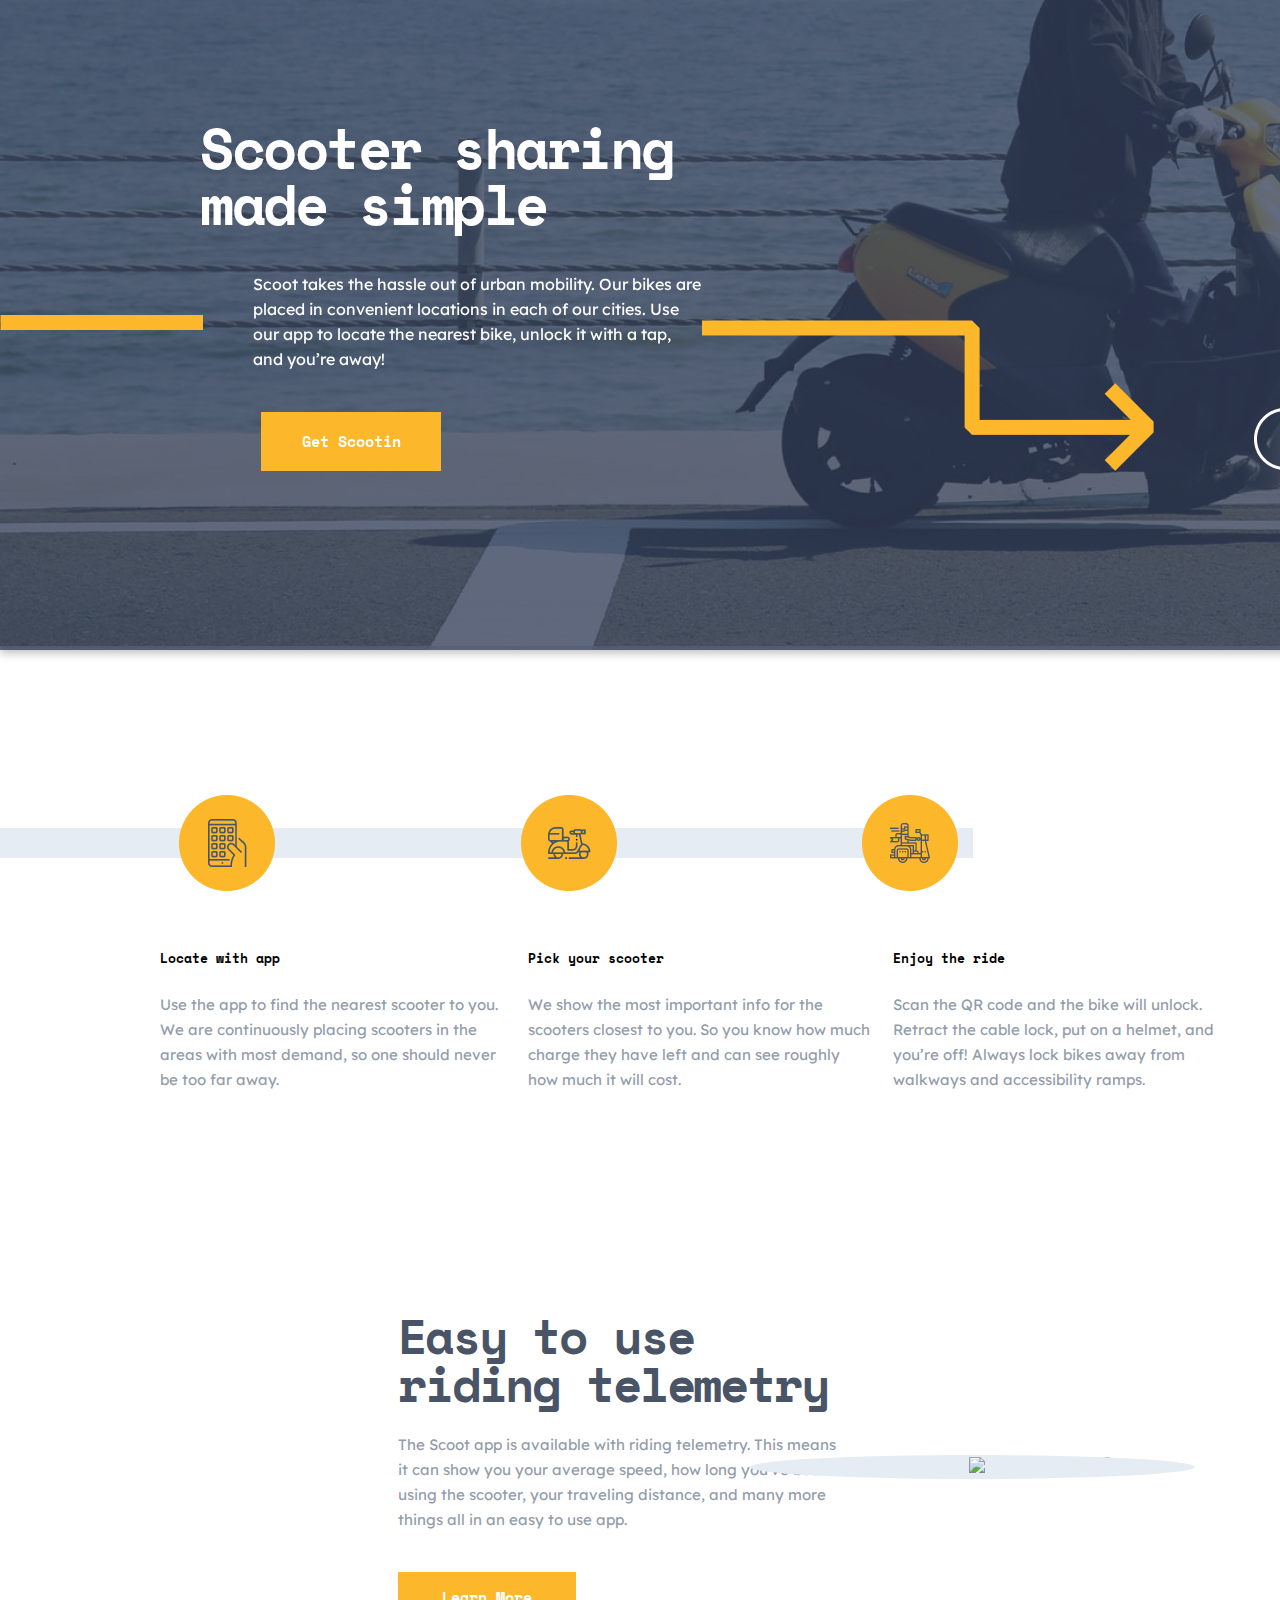
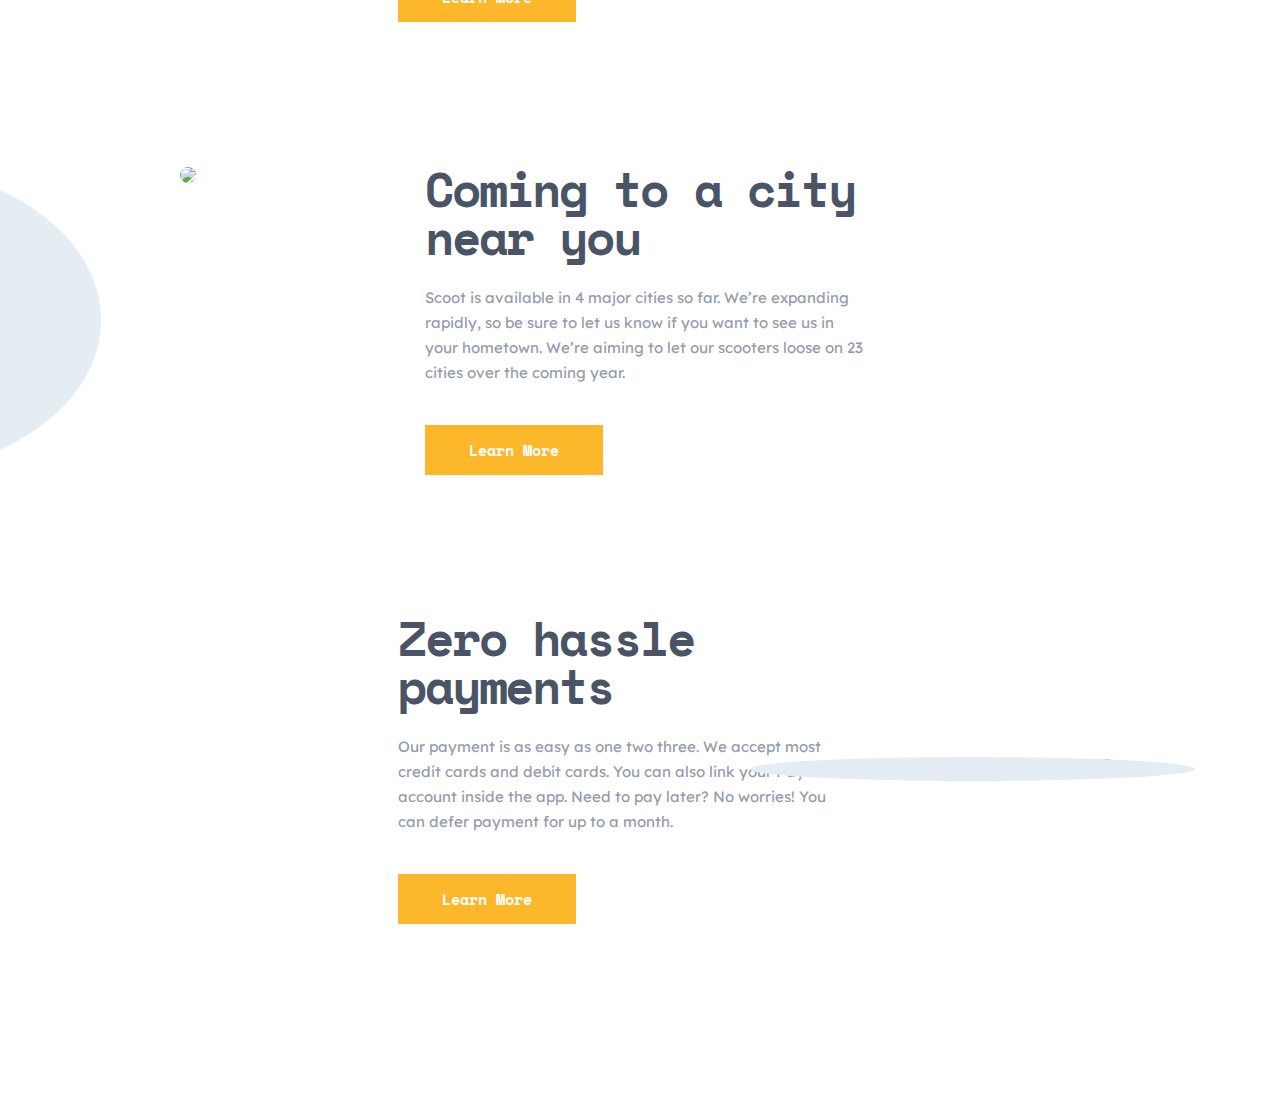
==== commit bcf85cb4: "fix merge" ====
--- a/index.html
+++ b/index.html
@@ -21,17 +21,17 @@
     <title>SCOOT Project</title>
   </head>
   <body>
-    <!-- <div class="container"> -->
+    <div class="container">
       <!-- sectiunea HERO -->
 
       <!---background si transbox sunt pentru filtru -->
-      <!-- <div class="hero"> -->
+      <div class="hero">
 
-        <!-- <div class="background"> -->
+        <div class="background">
           <!-- <img src="./images/Rectangle.png"/> -->
-          <!-- <div class="transbox"> -->
+          <div class="transbox">
             <!-- <img src="./images/hero-img.png"/> -->
-            <!-- <section class="hero-contents">
+            <section class="hero-contents">
               <div class="left-side">
                 <h1 class="main-header">Scooter sharing made simple</h1>
                 
@@ -53,10 +53,10 @@
           </div>
           </section>
         </div>
-      </div> -->
+      </div>
 
       <!-- sectiunea how-it-works -->
-      <!-- <section class="how-it-works">
+      <section class="how-it-works">
         <div class="hiw-icons">
           <img src="./images/icon 1.png" class="step-img" />
           <img src="./images/icon 2.png" class="step-img" />
@@ -89,8 +89,8 @@
           </div>
         </div>
       </section>
-    </div> -->
-    <!-- test -->
+    </div>
+<!-- Cele 3 sectiuni -->
     <section>
       <div class="container-cele3sectiuni">
         <div class="section-1">
@@ -143,6 +143,5 @@
         </div>
       </div>
     </section>
-    <!-- Cand o s se faca pagina about o se mut sectiunea de mai jos -->
   </body>
 </html>
--- a/style.css
+++ b/style.css
@@ -128,20 +128,133 @@
   font-weight: 400;
   font-size: 15px;
   line-height: 25px;
-}
-.hiw-h5 {
-  font-family: "Space Mono";
-  font-style: normal;
+  margin-top: 24px;
+  margin-bottom: 40px;
+  color: #939CAA;
+}
+
+/* Cele 3 sectiuni */
+.header { 
+  font-family: 'Space Mono', sans-serif;
+  margin-bottom: 0;
   font-weight: 700;
-  font-size: 24px;
-  line-height: 28px;
-  letter-spacing: -1.07143px;
+  font-size: 48px;
+  letter-spacing: -2.14286px;
+  line-height: 48px;
   color: #495567;
-  margin-bottom: 30px;
-}
-
-/* Media Queries for tablet */
-@media only screen and (max-width: 768px) {
+}
+
+.text {
+  font-family: 'Lexend Deca', sans-serif;
+  width: 445px;
+  font-weight: 400;
+  font-size: 15px;
+  line-height: 25px;
+  margin-top: 24px;
+  margin-bottom: 40px;
+  color: #939CAA;
+}
+
+.button-cele3sectiuni {
+  font-family: 'Space Mono', sans-serif;
+  font-size: 15px;
+  font-weight: 700;
+  text-align: center;
+  color: #FFFFFF;
+  border: none;
+  background-color: #FCB72B;
+  padding: 14px 44px;
+  cursor: pointer;
+}
+
+.button-cele3sectiuni:hover {
+  background-color: #FFFFFF;
+  color: #FCB72B;
+  border: 3px solid #FCB72B;
+  padding: 11px 41px;
+}
+
+.container-cele3sectiuni {
+  margin-top: 180px;
+  margin-bottom: 180px;
+  overflow: hidden;
+}
+
+.section-1 {
+  display: flex;
+  flex-direction: row;
+  align-items: center;
+  justify-content: end;
+}
+
+.left-column {
+  max-width: 445px;
+  margin-right: 76px;
+}
+
+.right-column  {
+  display: flex;
+  flex-direction: row;
+  position: relative;
+  padding: 0 165px 0 180px;
+}
+
+.reverse-right-column {
+  padding: 0 229px 0 180px;
+}
+
+.image-wrapper {
+  position: relative;
+}
+
+.picture {
+  width: 445px;
+  border-radius: 50%;
+}
+
+.round-picture {
+  position: absolute;
+  height: 100%;
+  top: 0;
+  right: calc(-100% - 64px);
+  background-color: #E5ECF4;
+  border-radius: 50%;
+  width: 445px;
+}
+
+.reverse-round-picture {
+  left: -344px;
+}
+
+.arrow {
+  position: absolute;  
+  bottom: 0;
+  left: -130px;
+  max-width: 740px;
+  width: calc(100% +130px + 165px);
+}
+
+.reverse-arrow {
+  top: 0;
+  right: 480px;
+  left: auto;
+}
+
+.arrow-3 {
+  top: 78px;
+  left: 250px;
+}
+
+.section-2 { 
+  display: flex;
+  flex-direction: row;
+  margin-top: 143px;
+  margin-bottom: 139px;
+}
+
+
+@media only screen and (max-width: 768px ) {
+  /* Media Queries for tablet */
   .hero {
     width: 100vw;
   }
@@ -157,4 +270,102 @@
   .left-side {
     margin: 0 98px;
   }
-}
+/* Cele 3 sectiuni */
+  .header {
+    margin: 0 58px;
+  }
+  .text {
+    margin: 40px 0;
+    width: auto;
+  }
+  .section-1 {
+    flex-direction: column-reverse;
+  }
+
+  .section-2 {
+    margin-top: 128px;
+    margin-bottom: 120px;
+    flex-direction: column;
+  }
+
+  .right-column {
+    padding: 0;
+    justify-content: center;
+  }
+
+  .left-column {
+    max-width: 573px;
+    margin-top: 64px;
+    margin-right: 0;
+    text-align: center;
+  }
+
+  .mobile-left-column {
+    margin: 64px 98px 0;
+  }
+
+  .reverse-arrow {
+    right: 420px;
+  }
+
+  .arrow-3 {
+    top: 73px;
+  }
+}
+
+
+@media only screen and (max-width: 377px ) {
+  /* Cele 3 sectiuni */
+  .header {
+    margin: 0 32px;
+    font-size: 32px;
+    line-height: 32px;
+    letter-spacing: -1.43px;
+  }
+
+  .text {
+    font-size: 15px;
+    line-height: 25px;
+    margin: 32px;
+  }
+
+  .container-cele3sectiuni {
+    margin-top: 120px;
+    margin-bottom: 120px;
+  }
+
+  .picture{
+    width: 331px;
+  }
+
+  .round-picture {
+    display: none;
+  }
+
+  .reverse-round-picture {
+    display: none;
+  }
+
+  .arrow {
+    left: 0;
+  }
+
+  .arrow-3 {
+    top: 0;
+    left: 130px;
+  }
+
+  .reverse-arrow {
+    left: auto;
+    right: 108px;
+  }
+
+  .mobile-left-column {
+    margin: 0;
+  }
+
+  .reverse-image-wrapper {
+    margin-bottom: 56px;
+  }
+}
+
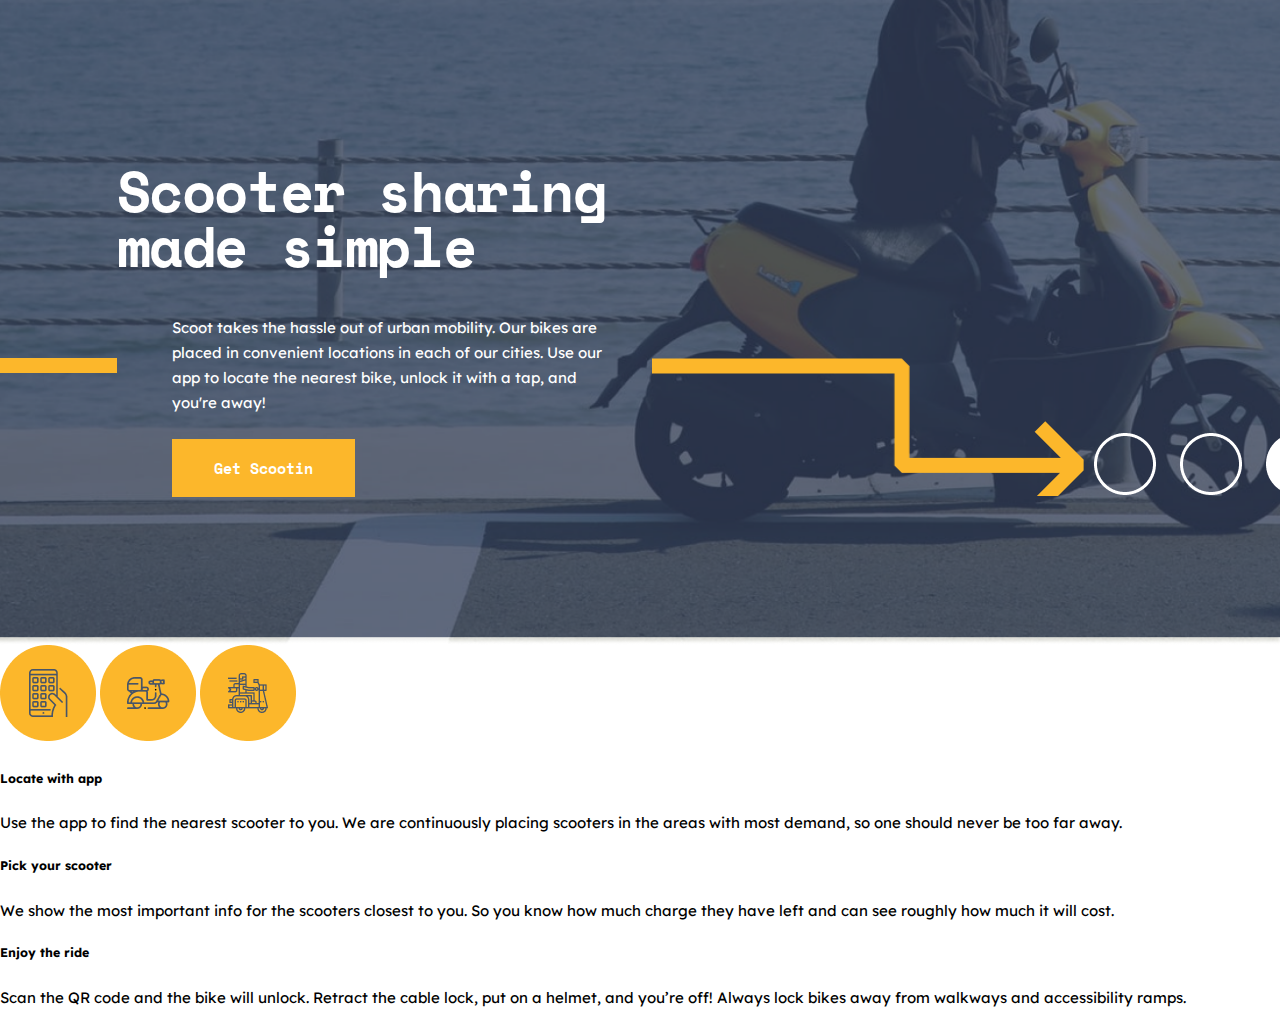
==== commit 46f242d7: "fix_code" ====
--- a/index.html
+++ b/index.html
@@ -21,125 +21,65 @@
     <title>SCOOT Project</title>
   </head>
   <body>
-    <div class="container">
-      <!-- sectiunea HERO -->
+    <!-- sectiunea HERO -->
 
-      <!---background si transbox sunt pentru filtru -->
-      <div class="hero">
+    <section class="section-hero bg--filter">
+      <div class="hero__wrapper">
+        <div class="container">
+          <div class="hero__content-container">
+            <h1 class="main-header">Scooter sharing made simple</h1>
+          </div>
 
-        <div class="background">
-          <!-- <img src="./images/Rectangle.png"/> -->
-          <div class="transbox">
-            <!-- <img src="./images/hero-img.png"/> -->
-            <section class="hero-contents">
-              <div class="left-side">
-                <h1 class="main-header">Scooter sharing made simple</h1>
-                
-                <div class="text-line">
-                  <img class="line" src="./images/linie-dr.png" />
-                <p class="paragraph-text">
-                  Scoot takes the hassle out of urban mobility. Our bikes are
-                  placed in convenient locations in each of our cities. Use our
-                  app to locate the nearest bike, unlock it with a tap, and
-                  you’re away!
-                </p>
-              </div>
-              <button class="primary-button">Get Scootin</button>
-            </div>
-            <div class="right-side">
-              <img src="./images/linie-zig.png" />
-              <img src="./images/circles.png" />
-            </div>
-          </div>
-          </section>
-        </div>
-      </div>
-
-      <!-- sectiunea how-it-works -->
-      <section class="how-it-works">
-        <div class="hiw-icons">
-          <img src="./images/icon 1.png" class="step-img" />
-          <img src="./images/icon 2.png" class="step-img" />
-          <img src="./images/icon 3.png" class="step-img" />
-        </div>
-        <div class="hiw-3-cols">
-          <div class="hiw-col-1">
-            <h5 class="hiw-h5">Locate with app</h5>
-            <p class="hiw-paragraph">
-              Use the app to find the nearest scooter to you. We are
-              continuously placing scooters in the areas with most demand, so
-              one should never be too far away.
+          <div
+            class="hero__content-container hero--left-padding hero--decoration"
+          >
+            <p class="hero-text">
+              Scoot takes the hassle out of urban mobility. Our bikes are placed
+              in convenient locations in each of our cities. Use our app to
+              locate the nearest bike, unlock it with a tap, and you're away!
             </p>
           </div>
-          <div class="hiw-col-2">
-            <h5 class="hiw-h5">Pick your scooter</h5>
-            <p class="hiw-paragraph">
-              We show the most important info for the scooters closest to you.
-              So you know how much charge they have left and can see roughly how
-              much it will cost.
-            </p>
-          </div>
-          <div class="hiw-col-3">
-            <h5 class="hiw-h5">Enjoy the ride</h5>
-            <p class="hiw-paragraph">
-              Scan the QR code and the bike will unlock. Retract the cable lock,
-              put on a helmet, and you’re off! Always lock bikes away from
-              walkways and accessibility ramps.
-            </p>
+
+          <div class="hero__content-container hero--left-padding">
+            <a class="button primary-button">Get Scootin</a>
           </div>
         </div>
-      </section>
-    </div>
-<!-- Cele 3 sectiuni -->
-    <section>
-      <div class="container-cele3sectiuni">
-        <div class="section-1">
-          <div class="left-column">
-            <h2 class="header">Easy to use riding telemetry</h2>
-            <p class="text">The Scoot app is available with riding telemetry. This means it can show you your average speed, how long you've been using the scooter, your traveling distance, and many more things all in an easy to use app.</p>
-            <button class="button-cele3sectiuni">Learn More</button>
-          </div>
-          <div class="right-column">
-            <div class="image-wrapper">
-              <img class="picture" src="img/Picture.1.png"/>
-              <div class="round-picture"></div>
-              <div class="arrow">
-                <img class="arrow-1" src="img/Arrow.1.svg"/>
-              </div>
-            </div>
-          </div>
+        <!-- hero__decoration--touch este construita pt partea de tableta -->
+        <div class="hero__decoration--touch"></div>
+      </div>
+    </section>
+
+    <!-- sectiunea how-it-works -->
+    <section class="how-it-works">
+      <div class="hiw-icons">
+        <img src="./images/icon 1.png" class="step-img" />
+        <img src="./images/icon 2.png" class="step-img" />
+        <img src="./images/icon 3.png" class="step-img" />
+      </div>
+      <div class="hiw-3-cols">
+        <div class="hiw-col-1">
+          <h5 class="hiw-h5">Locate with app</h5>
+          <p class="hiw-paragraph">
+            Use the app to find the nearest scooter to you. We are continuously
+            placing scooters in the areas with most demand, so one should never
+            be too far away.
+          </p>
         </div>
-        <div class="section-2"> 
-          <div class="right-column reverse-right-column">
-            <div class="round-picture reverse-round-picture"></div>
-            <div class="reverse-image-wrapper">
-              <img class="picture reverse-picture" src="img/Picture.2.png"/>
-            </div>
-            <div class="arrow reverse-arrow">
-              <img class="arrow-1 arrow-2" src="img/Arrow.2.svg"/>
-            </div>
-          </div>
-          <div class="left-column mobile-left-column">
-            <h2 class="header">Coming to a city near you</h2>
-            <p class="text">Scoot is available in 4 major cities so far. We’re expanding rapidly, so be sure to let us know if you want to see us in your hometown. We’re aiming to let our scooters loose on 23 cities over the coming year.</p>
-            <button class="button-cele3sectiuni">Learn More</button>
-          </div>
+        <div class="hiw-col-2">
+          <h5 class="hiw-h5">Pick your scooter</h5>
+          <p class="hiw-paragraph">
+            We show the most important info for the scooters closest to you. So
+            you know how much charge they have left and can see roughly how much
+            it will cost.
+          </p>
         </div>
-        <div class="section-1">
-          <div class="left-column">
-            <h2 class="header">Zero hassle payments</h2>
-            <p class="text">Our payment is as easy as one two three. We accept most credit cards and debit cards. You can also link your PayPal account inside the app. Need to pay later? No worries! You can defer payment for up to a month.</p>
-            <button class="button-cele3sectiuni">Learn More</button>
-          </div>
-          <div class="right-column">
-            <div class="image-wrapper">
-              <img class="picture" src="img/Picture.3.png"/>
-              <div class="round-picture"></div>
-            <div class="arrow arrow-3">
-              <img class="arrow-1" src="img/Arrow.1.svg"/>
-            </div>
-            </div>
-          </div>
+        <div class="hiw-col-3">
+          <h5 class="hiw-h5">Enjoy the ride</h5>
+          <p class="hiw-paragraph">
+            Scan the QR code and the bike will unlock. Retract the cable lock,
+            put on a helmet, and you’re off! Always lock bikes away from
+            walkways and accessibility ramps.
+          </p>
         </div>
       </div>
     </section>
--- a/style.css
+++ b/style.css
@@ -1,371 +1,184 @@
+:root {
+  --heading-typography: "Space Mono", monospace;
+  --body-typography: "Lexend Deca", sans-serif;
+
+  --container-width: 74rem; /*1110*/
+  --container-horizontal-space: 2.1rem; /*31.5px*/
+
+  --hero-content-max-width: 33rem /*495px*/;
+  --hero-left-padding: 3.7rem; /*57px*/
+  --hero-line-height: 1rem;
+
+  --hero-left-decoration-spacing: 2.7rem; /*40,5px*/
+
+  --total-space-when-is-ok: 86.7rem; /*1300px*/
+}
 * {
-  font-family: "Space Mono", "Lexend Deca", sans-serif;
-  padding: 0;
-  margin: 0;
   box-sizing: border-box;
 }
+html {
+  font-size: 0.9375em; /*16:15px*/
+  line-height: 1.66666667;
+  font-family: var(--body-typography);
+  font-weight: 400;
+  overflow-x: hidden;
+}
+body {
+  margin: 0;
+  padding: 0;
+}
 
-/* body > section {
-  max-width: 1440px;
-} */
+h1 {
+  margin: 0;
+  font-size: 1rem;
+}
+
+p {
+  margin: 0;
+}
+
 .container {
-  width: 90rem;
+  max-width: var(--container-width); /*1110*/
+  margin: 0 auto;
+  padding: 0 var(--container-horizontal-space); /*31.5*/
 }
-/* html,
-body {
-  max-width: 100%;
-  /* overflow-x: hidden;
-} */
+.section-hero {
+  display: flex;
+  width: 100%;
+  min-height: 43rem;
+  align-items: center;
+  position: relative;
 
-.hero-contents {
-  display: flex;
-  flex-direction: row;
+  background-image: url("./images/hero-image.png");
+  background-position: top right;
+  background-repeat: no-repeat;
+  background-size: cover;
+
+  color: #ffffff;
 }
-.primary-button:hover {
-  color: #fcb72b;
-  background-color: transparent;
+.bg--filter:before {
+  content: "";
+  position: absolute;
+  /* inset: 0; */
+  background-color: rgba(47, 59, 89, 0.75);
+  z-index: 0;
+}
+.hero__wrapper {
+  z-index: 1;
+  width: 100%;
+}
+.hero__content-container {
+  max-width: var(--hero-content-max-width); /*495px*/
+}
+
+.hero__content-container:not(:first-child) {
+  margin-top: 2.7rem;
+}
+.main-header {
+  color: #fff;
+  font-size: 3.7rem;
+  font-family: var(--heading-typography);
+  font-weight: 700;
+  line-height: 1;
+  letter-spacing: -0.025em;
+}
+.hero--left-padding {
+  padding-left: var(--hero-left-padding); /*57.5px*/
+}
+.hero--decoration {
+  position: relative;
+}
+.hero--decoration:before {
+  /*linia simpla orizontala*/
+  content: "";
+  position: absolute;
+  top: calc(50% - var(--hero-line-height) / 2); /*50% top -7.5px*/
+  right: calc(100%);
+  width: calc(
+    (100vw - var(--container-width)) / 2 + var(--container-horizontal-space)
+  );
+  height: 1rem;
+  background-color: #fcb72b;
+}
+.hero--decoration:after {
+  /*zig zag si cercuri*/
+  content: "";
+  position: absolute;
+  top: calc(50% - 0.5rem);
+  left: 100%;
+  width: calc(
+    100vw - (100vw - var(--container-width)) / 2 - var(--hero-content-max-width) -
+      var(--hero-left-decoration-spacing) - var(--container-horizontal-space)
+  );
+  height: 9.2rem;
+  margin-left: var(--hero-left-decoration-spacing);
+  background-image: url("./images/linie-zig.png"), url("./images/circles.png");
+  background-repeat: no-repeat;
+  background-position-x: min(calc(100vw - var(--total-space-when-is-ok)), 0%),
+    right;
+  background-position-y: top, bottom;
+}
+.hero__decoration--touch {
+  display: none;
+}
+
+.button {
+  text-decoration: none;
+  font-family: "Space Mono";
+  font-weight: 700;
+  font-size: 1rem;
+  line-height: 1.67;
+  text-align: center;
+
+  padding: 1em 2.6em;
+  border-radius: 0;
+  cursor: pointer;
+  transition: all 0.3s;
 }
 .primary-button {
   background-color: #fcb72b;
-  color: white;
-  border: 3px solid #fcb72b;
-  padding: 14px 20px;
-  cursor: pointer;
-  width: 180px;
-  font-size: 15px;
-  line-height: 25px;
-  font-weight: 700;
-}
-.hero .primary-button {
-  text-align: center;
-  margin-top: 20px;
+  color: #ffffff;
+  border: 3px solid transparent;
 }
 
-.main-header {
-  color: #fff;
-  font-size: 3.5rem;
-  font-style: "Space Mono";
-  font-weight: 700;
-  line-height: 56px;
-  letter-spacing: -2.5px;
-  margin-left: 200px;
-  margin-top: 120px;
-  margin-bottom: 40px;
-}
-.paragraph-text {
-  color: #fff;
-  line-height: 25px;
-  font-weight: 400;
-  font-family: "Lexend Deca";
-  font-style: normal;
-  font-weight: 400;
-}
-.left-side {
-  display: flex;
-  flex-direction: column;
-  width: 100%;
-  align-items: center;
-}
-.text-line {
-  display: flex;
-  flex-direction: row;
-  align-items: center;
-  gap: 50px;
-  margin-bottom: 20px;
-}
-.right-side {
-  display: flex;
-  align-items: flex-end;
-  gap: 100px;
-}
-.background {
-  background-image: url("./images/hero-img.png");
-  background-position: center;
-  background-size: cover;
-  filter: drop-shadow(0px 4px 4px rgba(0, 0, 0, 0.25));
-  position: relative;
+.primary-button:hover {
+  background: transparent;
+  color: #fcb72b;
+  border: 3px solid #fcb72b;
 }
 
-.background:before {
-  content: "";
-  position: absolute;
-  inset: 0;
-  background-color: rgba(47, 59, 89, 0.75);
-  z-index: -1;
-}
-
-.transbox {
-  /* background-image: url("./images/Rectangle.png"); */
-  height: 650px;
-  width: 1440px;
-}
-.hiw-icons {
-  display: flex;
-  justify-content: space-between;
-  align-items: center;
-  border: 15px solid #e5ecf4;
-  /* background-image: url(./images/border.png); */
-  margin-top: 178px;
-  padding-left: 164px;
-  width: 973px;
-  height: 15px;
-}
-.hiw-3-cols {
-  display: flex;
-  flex-direction: row;
-  justify-content: space-between;
-  width: 1100px;
-  gap: 30px;
-  margin-top: 90px;
-  margin-left: 160px;
-}
-.hiw-3-cols:nth-child(2) {
-  gap: 20px;
-}
-.hiw-paragraph {
-  font-family: "Lexend Deca";
-  font-style: normal;
-  font-weight: 400;
-  font-size: 15px;
-  line-height: 25px;
-  margin-top: 24px;
-  margin-bottom: 40px;
-  color: #939CAA;
-}
-
-/* Cele 3 sectiuni */
-.header { 
-  font-family: 'Space Mono', sans-serif;
-  margin-bottom: 0;
-  font-weight: 700;
-  font-size: 48px;
-  letter-spacing: -2.14286px;
-  line-height: 48px;
-  color: #495567;
-}
-
-.text {
-  font-family: 'Lexend Deca', sans-serif;
-  width: 445px;
-  font-weight: 400;
-  font-size: 15px;
-  line-height: 25px;
-  margin-top: 24px;
-  margin-bottom: 40px;
-  color: #939CAA;
-}
-
-.button-cele3sectiuni {
-  font-family: 'Space Mono', sans-serif;
-  font-size: 15px;
-  font-weight: 700;
-  text-align: center;
-  color: #FFFFFF;
-  border: none;
-  background-color: #FCB72B;
-  padding: 14px 44px;
-  cursor: pointer;
-}
-
-.button-cele3sectiuni:hover {
-  background-color: #FFFFFF;
-  color: #FCB72B;
-  border: 3px solid #FCB72B;
-  padding: 11px 41px;
-}
-
-.container-cele3sectiuni {
-  margin-top: 180px;
-  margin-bottom: 180px;
-  overflow: hidden;
-}
-
-.section-1 {
-  display: flex;
-  flex-direction: row;
-  align-items: center;
-  justify-content: end;
-}
-
-.left-column {
-  max-width: 445px;
-  margin-right: 76px;
-}
-
-.right-column  {
-  display: flex;
-  flex-direction: row;
-  position: relative;
-  padding: 0 165px 0 180px;
-}
-
-.reverse-right-column {
-  padding: 0 229px 0 180px;
-}
-
-.image-wrapper {
-  position: relative;
-}
-
-.picture {
-  width: 445px;
-  border-radius: 50%;
-}
-
-.round-picture {
-  position: absolute;
-  height: 100%;
-  top: 0;
-  right: calc(-100% - 64px);
-  background-color: #E5ECF4;
-  border-radius: 50%;
-  width: 445px;
-}
-
-.reverse-round-picture {
-  left: -344px;
-}
-
-.arrow {
-  position: absolute;  
-  bottom: 0;
-  left: -130px;
-  max-width: 740px;
-  width: calc(100% +130px + 165px);
-}
-
-.reverse-arrow {
-  top: 0;
-  right: 480px;
-  left: auto;
-}
-
-.arrow-3 {
-  top: 78px;
-  left: 250px;
-}
-
-.section-2 { 
-  display: flex;
-  flex-direction: row;
-  margin-top: 143px;
-  margin-bottom: 139px;
-}
-
-
-@media only screen and (max-width: 768px ) {
-  /* Media Queries for tablet */
-  .hero {
-    width: 100vw;
-  }
-  .line {
+/* Media Queries for tablet */
+@media only screen and (max-width: 74rem) {
+  /*1110px*/
+  .hero--decoration:before,
+  .hero--decoration:after {
     display: none;
   }
-  .hero-contents {
-    display: flex;
-    flex-direction: column;
-    align-items: center;
-    justify-content: center;
+  .hero__content-container {
+    max-width: 38rem;
+    text-align: center;
+    margin: 0 auto;
   }
-  .left-side {
-    margin: 0 98px;
-  }
-/* Cele 3 sectiuni */
-  .header {
-    margin: 0 58px;
-  }
-  .text {
-    margin: 40px 0;
-    width: auto;
-  }
-  .section-1 {
-    flex-direction: column-reverse;
-  }
-
-  .section-2 {
-    margin-top: 128px;
-    margin-bottom: 120px;
-    flex-direction: column;
-  }
-
-  .right-column {
-    padding: 0;
-    justify-content: center;
-  }
-
-  .left-column {
-    max-width: 573px;
-    margin-top: 64px;
-    margin-right: 0;
-    text-align: center;
-  }
-
-  .mobile-left-column {
-    margin: 64px 98px 0;
-  }
-
-  .reverse-arrow {
-    right: 420px;
-  }
-
-  .arrow-3 {
-    top: 73px;
+  .hero__decoration--touch {
+    display: block;
+    width: 100%;
+    height: 9.2rem;
+    margin-top: 2.7rem;
+    background-image: url("./images/linie-zig.png"), url("./images/circles.png");
+    background-repeat: no-repeat;
+    background-position-x: min(calc(100vw - 50rem), -30%), right;
+    background-position-y: top, bottom;
   }
 }
-
-
-@media only screen and (max-width: 377px ) {
-  /* Cele 3 sectiuni */
-  .header {
-    margin: 0 32px;
-    font-size: 32px;
-    line-height: 32px;
-    letter-spacing: -1.43px;
+/*Media Queries for Mobile */
+@media only screen and (max-width: 26.6rem) {
+  /*400px*/
+  .hero__decoration--touch {
+    background-image: url("./images/linie-zig.png");
+    background-position-x: min(calc(100vw - 45rem), -30%), right;
+    margin-bottom: 2.3rem;
   }
-
-  .text {
-    font-size: 15px;
-    line-height: 25px;
-    margin: 32px;
-  }
-
-  .container-cele3sectiuni {
-    margin-top: 120px;
-    margin-bottom: 120px;
-  }
-
-  .picture{
-    width: 331px;
-  }
-
-  .round-picture {
-    display: none;
-  }
-
-  .reverse-round-picture {
-    display: none;
-  }
-
-  .arrow {
-    left: 0;
-  }
-
-  .arrow-3 {
-    top: 0;
-    left: 130px;
-  }
-
-  .reverse-arrow {
-    left: auto;
-    right: 108px;
-  }
-
-  .mobile-left-column {
-    margin: 0;
-  }
-
-  .reverse-image-wrapper {
-    margin-bottom: 56px;
+  .container {
+    margin-top: 7.66rem;
   }
 }
-
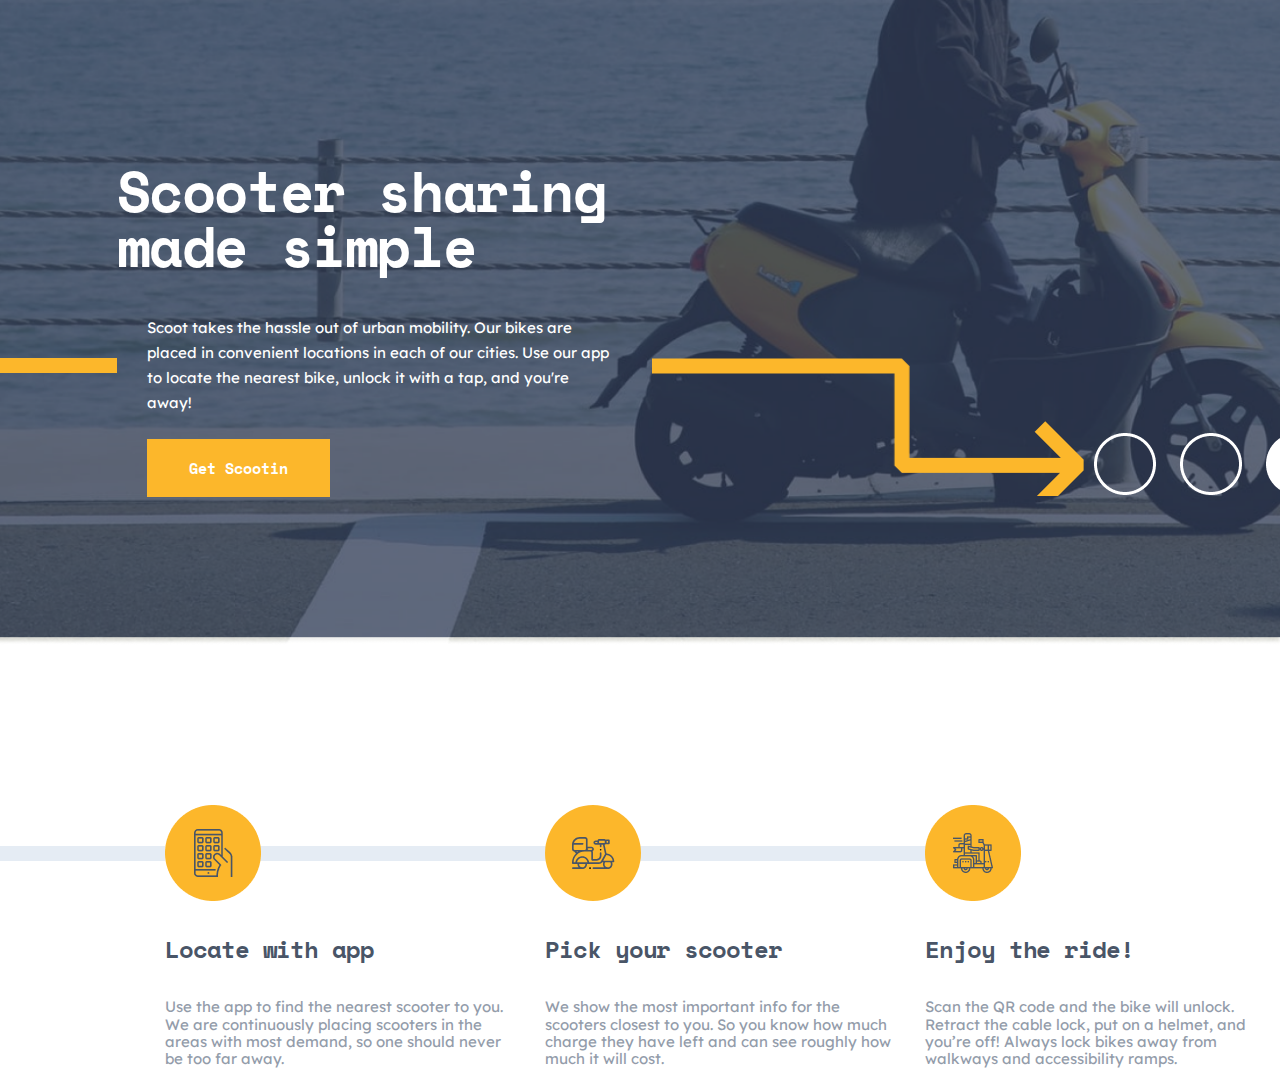
==== commit 52a3192f: "fix_code" ====
--- a/index.html
+++ b/index.html
@@ -50,38 +50,73 @@
     </section>
 
     <!-- sectiunea how-it-works -->
-    <section class="how-it-works">
-      <div class="hiw-icons">
-        <img src="./images/icon 1.png" class="step-img" />
-        <img src="./images/icon 2.png" class="step-img" />
-        <img src="./images/icon 3.png" class="step-img" />
-      </div>
-      <div class="hiw-3-cols">
-        <div class="hiw-col-1">
-          <h5 class="hiw-h5">Locate with app</h5>
-          <p class="hiw-paragraph">
+    <!-- <div class="flex">
+      <section class="section-works">
+        <div class="hiw-col">
+          <img src="./images/icon1.png" class="item" />
+
+          <p class="hiw-title">Locate with app</p>
+          <p class="hiw-copy block">
             Use the app to find the nearest scooter to you. We are continuously
             placing scooters in the areas with most demand, so one should never
             be too far away.
           </p>
         </div>
-        <div class="hiw-col-2">
-          <h5 class="hiw-h5">Pick your scooter</h5>
-          <p class="hiw-paragraph">
+
+        <div class="hiw-col">
+          <img src="./images/icon2.png" class="item" />
+
+          <p class="hiw-title">Pick your scooter</p>
+          <p class="hiw-copy">
             We show the most important info for the scooters closest to you. So
             you know how much charge they have left and can see roughly how much
             it will cost.
           </p>
         </div>
-        <div class="hiw-col-3">
-          <h5 class="hiw-h5">Enjoy the ride</h5>
-          <p class="hiw-paragraph">
+
+        <div class="hiw-col">
+          <img src="./images/icon3.png" class="item" />
+          <p class="hiw-title">Enjoy the ride</p>
+          <p class="hiw-copy">
             Scan the QR code and the bike will unlock. Retract the cable lock,
             put on a helmet, and you’re off! Always lock bikes away from
             walkways and accessibility ramps.
           </p>
         </div>
-      </div>
-    </section>
+      </section>
+    </div> -->
+    <div class="section-hiw">
+      <ul class="container-hiw">
+        <li class="item locate-img">
+          <p class="hiw-title">Locate with app</p>
+
+          <p class="hiw-content">
+            Use the app to find the nearest scooter to you. We are continuously
+            placing scooters in the areas with most demand, so one should never
+            be too far away.
+          </p>
+        </li>
+
+        <li class="item pick-img">
+          <p class="hiw-title">Pick your scooter</p>
+
+          <p class="hiw-content">
+            We show the most important info for the scooters closest to you. So
+            you know how much charge they have left and can see roughly how much
+            it will cost.
+          </p>
+        </li>
+
+        <li class="item ride-img">
+          <p class="hiw-title">Enjoy the ride!</p>
+
+          <p class="hiw-content">
+            Scan the QR code and the bike will unlock. Retract the cable lock,
+            put on a helmet, and you’re off! Always lock bikes away from
+            walkways and accessibility ramps.
+          </p>
+        </li>
+      </ul>
+    </div>
   </body>
 </html>
--- a/style.css
+++ b/style.css
@@ -6,12 +6,16 @@
   --container-horizontal-space: 2.1rem; /*31.5px*/
 
   --hero-content-max-width: 33rem /*495px*/;
-  --hero-left-padding: 3.7rem; /*57px*/
+  --hero-left-padding: 2rem; /*30px*/
   --hero-line-height: 1rem;
 
   --hero-left-decoration-spacing: 2.7rem; /*40,5px*/
 
   --total-space-when-is-ok: 86.7rem; /*1300px*/
+  --circle-size: 6.4rem;
+  --line-height: 1rem;
+
+  --page-container-size: 85rem;
 }
 * {
   box-sizing: border-box;
@@ -22,10 +26,15 @@
   font-family: var(--body-typography);
   font-weight: 400;
   overflow-x: hidden;
-}
+  height: 100%;
+  width: 100%;
+}
+
 body {
   margin: 0;
   padding: 0;
+  height: 100%;
+  width: 100%;
 }
 
 h1 {
@@ -36,7 +45,11 @@
 p {
   margin: 0;
 }
-
+.page-container {
+  max-width: var(--page-container-size);
+  margin: 0 auto;
+}
+/*SECTIO-HERO*/
 .container {
   max-width: var(--container-width); /*1110*/
   margin: 0 auto;
@@ -121,7 +134,6 @@
 .hero__decoration--touch {
   display: none;
 }
-
 .button {
   text-decoration: none;
   font-family: "Space Mono";
@@ -145,6 +157,92 @@
   background: transparent;
   color: #fcb72b;
   border: 3px solid #fcb72b;
+}
+
+/*HOW-IT-WORKS*/
+
+.section-hiw {
+  max-width: var(--page-container-size);
+  margin-top: 10.67rem;
+  padding-left: 11rem;
+}
+
+.container-hiw {
+  width: 100%;
+  display: flex;
+  gap: 2rem;
+  position: relative;
+  list-style-type: none;
+  padding: 0;
+}
+.container-hiw:before,
+.container-hiw:after {
+  content: "";
+  position: absolute;
+  top: calc(var(--circle-size) / 2 - var(--line-height) / 2);
+  display: block;
+  height: var(--line-height);
+  background-color: #e5ecf4;
+}
+
+.container-hiw:before {
+  left: calc(var(--circle-size) / 2);
+  right: 0;
+  width: calc(100% / 3 * 2 + var(--circle-size) / 2);
+  background-color: #e5ecf4;
+}
+
+.container-hiw:after {
+  right: 100%;
+  width: calc(100vw - var(--page-container-size) / 2 - 8px);
+  background-color: #e5ecf4;
+}
+.hiw-title {
+  font-family: "Space Mono";
+  font-style: normal;
+  font-weight: 700;
+  font-size: 1.6rem;
+  line-height: 1.16rem;
+  letter-spacing: -1.07143px;
+  color: #495567;
+  margin-bottom: 2.66rem;
+}
+.hiw-content {
+  font-size: 1rem;
+  line-height: 1.16rem;
+  font-weight: 400;
+  font-family: "Lexend Deca";
+  color: #939caa;
+}
+
+.container-hiw .item {
+  flex: 1;
+  position: relative;
+  padding-top: calc(1 * var(--circle-size) + 2.66rem);
+}
+
+.container-hiw .item:before {
+  content: " ";
+  position: absolute;
+  top: 0;
+  left: 0;
+
+  display: block;
+  width: var(--circle-size);
+  height: var(--circle-size);
+  background-size: contain;
+}
+
+.item.locate-img:before {
+  background-image: url(./images/icon1.png);
+}
+
+.item.pick-img:before {
+  background-image: url(./images/icon2svg.svg);
+}
+
+.item.ride-img:before {
+  background-image: url(./images/icon3.png);
 }
 
 /* Media Queries for tablet */
@@ -170,15 +268,105 @@
     background-position-y: top, bottom;
   }
 }
+
+/*Media Queries for smaller tablets*/
+@media only screen and (max-width: 51rem) {
+  /*768px*/
+  .section-hiw {
+    margin-top: 8rem;
+    margin-left: 6.53rem;
+    margin-right: 6.53rem;
+    padding-left: 0;
+  }
+
+  .container-hiw {
+    display: grid;
+    grid-template-columns: 1fr;
+    grid-template-rows: repeat(3, 1fr);
+    gap: 2.67rem;
+  }
+
+  .container-hiw .item {
+    padding-top: 0;
+    padding-left: calc(var(--circle-size) + 5.27rem);
+  }
+
+  .container-hiw:before,
+  .container-hiw:after {
+    content: "";
+    position: absolute;
+    left: calc(var(--circle-size) / 2 - var(--line-height) / 2);
+
+    display: block;
+    width: var(--line-height);
+    background-color: #e5ecf4;
+  }
+
+  .container-hiw:before {
+    right: auto;
+    top: -8rem;
+    height: calc(8rem + var(--circle-size) / 2);
+  }
+
+  .container-hiw:after {
+    right: auto;
+    height: calc(
+      (100% - 2 * 2.67rem) / 3 * 2 + 2 * 2.67rem + var(--circle-size) / 2
+    );
+    top: 0;
+    z-index: -1;
+  }
+}
+
 /*Media Queries for Mobile */
-@media only screen and (max-width: 26.6rem) {
-  /*400px*/
+@media only screen and (max-width: 25rem) {
+  /*375px*/
   .hero__decoration--touch {
     background-image: url("./images/linie-zig.png");
     background-position-x: min(calc(100vw - 45rem), -30%), right;
     margin-bottom: 2.3rem;
   }
-  .container {
-    margin-top: 7.66rem;
-  }
-}
+
+  .section-hiw {
+    margin-left: 0;
+    margin-right: 0;
+  }
+
+  .container-hiw:before,
+  .container-hiw:after {
+    display: none;
+  }
+
+  .container-hiw {
+    display: flex;
+    flex-direction: column;
+    gap: 3.2rem;
+  }
+
+  .container-hiw .item {
+    display: flex;
+    flex-direction: column;
+    align-items: center;
+    gap: 1.6rem;
+    padding: 0;
+  }
+
+  .container-hiw .item:before {
+    --circle-size: 3.73rem;
+    position: static;
+  }
+
+  .container-hiw .title {
+    font-size: 1.33rem;
+
+    letter-spacing: -0.892857px;
+  }
+
+  .container-hiw .content {
+    margin-top: 0;
+  }
+
+  .hiw-content {
+    padding: 0 2rem 0 2rem;
+  }
+}
